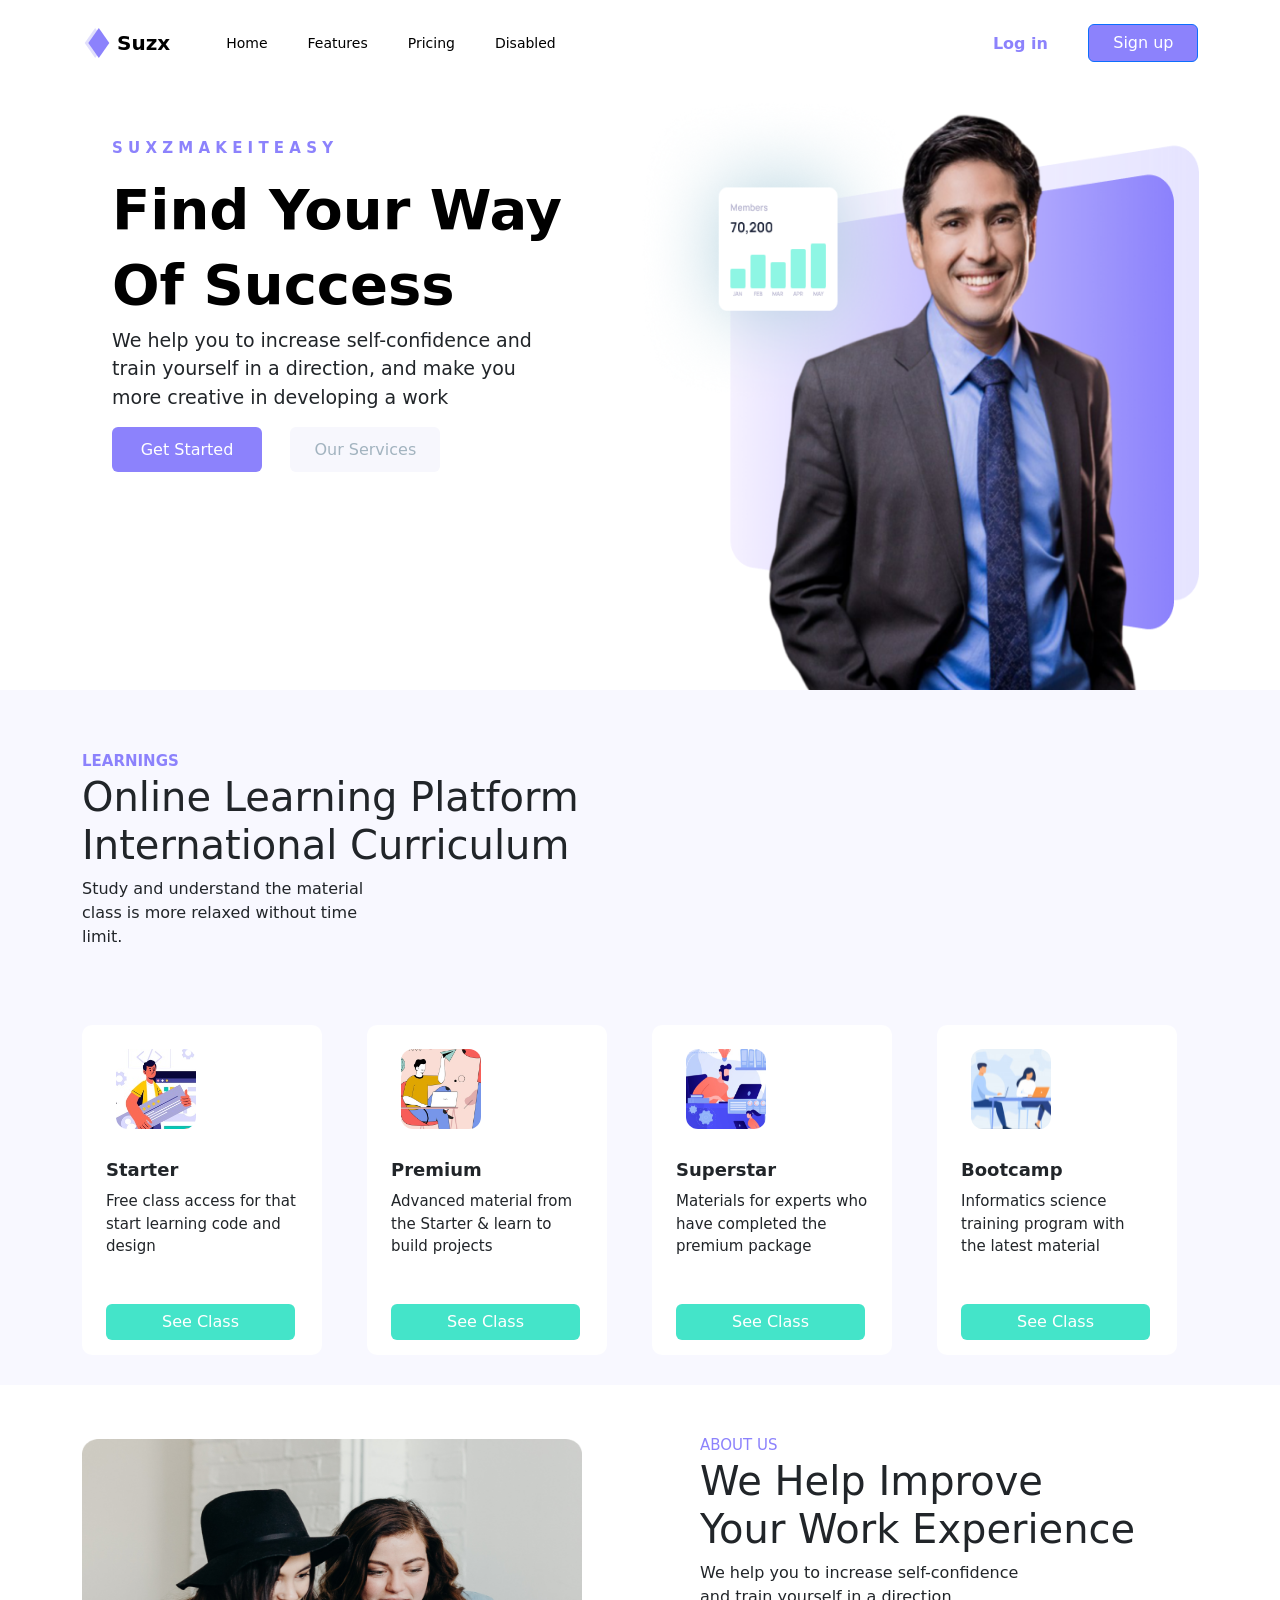
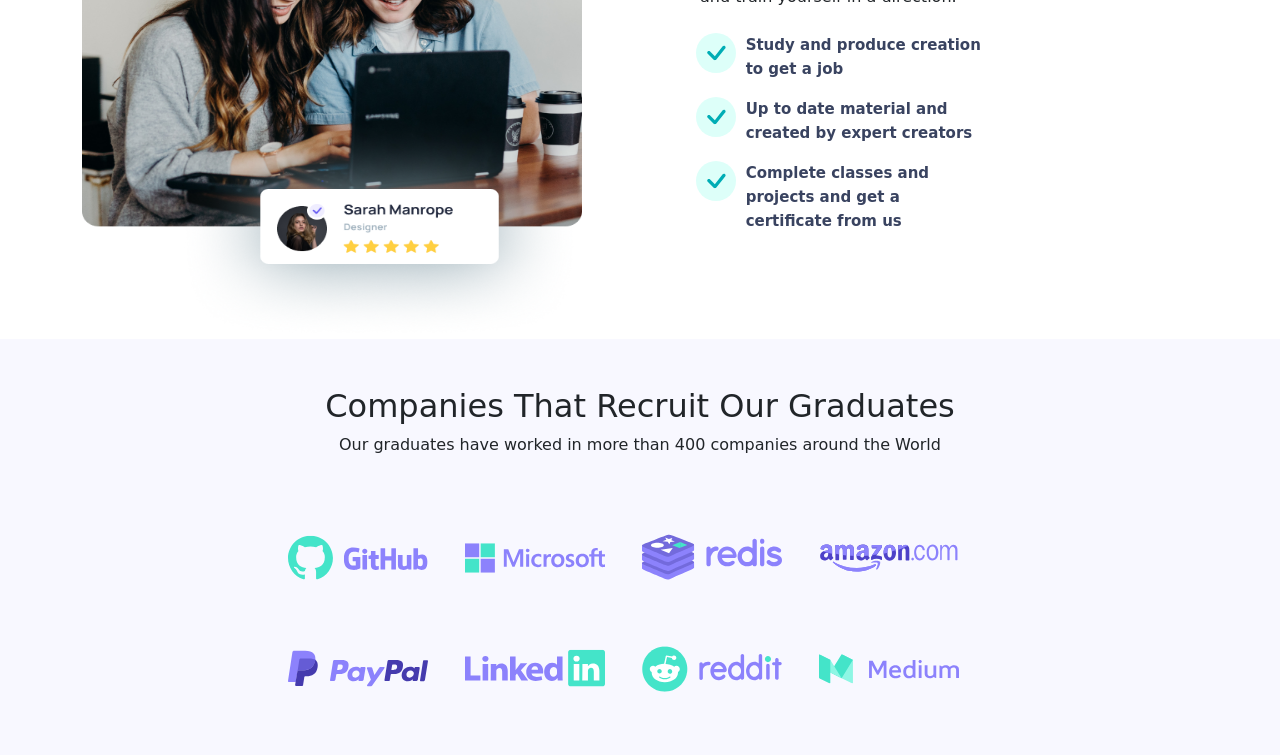
==== index.html @ 74ee0fca "Add files via upload" ====
<!DOCTYPE html>
<html lang="en">
  <head>
    <meta charset="utf-8" />
    <meta name="viewport" content="width=device-width, initial-scale=1" />
    <title>Home</title>
    <link rel="stylesheet" href="./css/index.css" />
    <link rel="preconnect" href="https://fonts.googleapis.com" />
    <link rel="preconnect" href="https://fonts.gstatic.com" crossorigin />
    <link href="https://fonts.googleapis.com/css2?family=Manrope:wght@300;400;600;700&display=swap" rel="stylesheet" />
    <link href="https://cdn.jsdelivr.net/npm/bootstrap@5.2.3/dist/css/bootstrap.min.css" rel="stylesheet" integrity="sha384-rbsA2VBKQhggwzxH7pPCaAqO46MgnOM80zW1RWuH61DGLwZJEdK2Kadq2F9CUG65" crossorigin="anonymous" />
  </head>
  <body>
    <!-- Navbar -->
    <nav class="navbar navbar-expand-lg bg-light mt-3 bg-transparent">
      <div class="container">
        <svg width="30" height="30" viewBox="0 0 41 50" fill="none" xmlns="http://www.w3.org/2000/svg">
          <path d="M35 25L17.5 50L0 25L17.5 0" fill="#E1DFFC" />
          <path d="M41 25L23.5 50L6 25L23.5 0" fill="#8C82FC" />
        </svg>
        <a class="title" href="#">Suzx</a>
        <button class="navbar-toggler" type="button" data-bs-toggle="collapse" data-bs-target="#navbarNavAltMarkup" aria-controls="navbarNavAltMarkup" aria-expanded="false" aria-label="Toggle navigation">
          <span class="navbar-toggler-icon"></span>
        </button>
        <div class="collapse navbar-collapse" id="navbarNavAltMarkup">
          <div class="list-nav navbar-nav ms-4">
            <a class="nav-link active ms-4" aria-current="page" href="#">Home</a>
            <a class="nav-link active ms-4" href="#">Features</a>
            <a class="nav-link active ms-4" href="#">Pricing</a>
            <a class="nav-link active ms-4" href="#">Disabled</a>
          </div>
        </div>
        <div class="row">
          <div class="col-5 mt-2">
            <a class="login me-3" href="">Log in</a>
          </div>
          <div class="col-4">
            <button href="#" class="btn btn-1 btn-primary text-center">Sign up</button>
          </div>
        </div>
      </div>
    </nav>
    <!-- main -->
    <section id="main">
      <div class="container">
        <div class="row">
          <div class="judul-main col-5">
            <p class="Title1">S U X Z M A K E I T E A S Y</p>
            <h1>Find Your Way</h1>
            <h1>Of Success</h1>
            <p class="caption">We help you to increase self-confidence and train yourself in a direction, and make you more creative in developing a work</p>

            <div class="row">
              <div class="col-4">
                <button href="#" class="btn btn-2 text-center">Get Started</button>
              </div>
              <div class="col-6">
                <button href="#" class="btn btn-3 text-center">Our Services</button>
              </div>
            </div>
          </div>
          <div class="col-4 ms-5 mt-4">
            <img class="gambar uk" src="./asset/header_img.png" alt="" />
          </div>
        </div>
      </div>
    </section>

    <!-- platform -->
    <section id="platform">
      <div class="container">
        <div class="row">
          <span class="title-plat">LEARNINGS</span>
          <div class="col-6">
            <h1>Online Learning Platform International Curriculum</h1>
            <div class="col-sm-7">
              <p>Study and understand the material class is more relaxed without time limit.</p>
            </div>
          </div>
        </div>
        <div class="row">
          <div class="col-sm-3">
            <div class="card p-4">
              <div class="row">
                <div class="col-10">
                  <img src="/asset/Mask Group.svg" alt="" />
                </div>
                <div class="col">
                  <h4 class="p- title-card">Starter</h4>
                  <p class="caption-card">
                    Free class access for that start learning code and <br />
                    design
                  </p>
                </div>
                <div class="col-sm-10">
                  <button class="btn-4 text-center">See Class</button>
                </div>
              </div>
            </div>
          </div>
          <div class="col-sm-3">
            <div class="card p-4">
              <div class="row">
                <div class="col">
                  <img src="/asset/1.svg" alt="" />
                </div>
                <div class="col">
                  <h4 class="p- title-card">Premium</h4>
                  <p class="caption-card">
                    Advanced material from the Starter & learn to <br />
                    build projects
                  </p>
                </div>
                <div class="col-sm-10">
                  <button class="btn-4 text-center">See Class</button>
                </div>
              </div>
            </div>
          </div>
          <div class="col-sm-3">
            <div class="card p-4">
              <div class="row">
                <div class="col">
                  <img src="/asset/2.svg" alt="" />
                </div>
                <div class="col">
                  <h4 class="p- title-card">Superstar</h4>
                  <p class="caption-card">Materials for experts who have completed the premium package</p>
                </div>
                <div class="col-sm-10">
                  <button class="btn-4 text-center">See Class</button>
                </div>
              </div>
            </div>
          </div>
          <div class="col-sm-3">
            <div class="card p-4">
              <div class="row">
                <div class="col">
                  <img src="/asset/3.svg" alt="" />
                </div>
                <div class="col">
                  <h4 class="title-card">Bootcamp</h4>
                  <p class="caption-card">Informatics science training program with the latest material</p>
                </div>
                <div class="col-sm-10">
                  <button class="btn-4 text-center">See Class</button>
                </div>
              </div>
            </div>
          </div>
        </div>
      </div>
    </section>

    <!-- about us -->
    <section id="aboutus">
      <div class="container">
        <div class="row mt-4">
          <div class="col-6 me-5">
            <img src="/asset/about_img.png" alt="" />
          </div>
          <div class="col-5 mt-4">
            <span class="title-about">ABOUT US</span>
            <div class="row">
              <div class="col">
                <h1>
                  We Help Improve <br />
                  Your Work Experience
                </h1>
                <p>
                  We help you to increase self-confidence <br />
                  and train yourself in a direction.
                </p>
              </div>
              <div class="col-sm-10 p-2">
                <div class="row">
                  <div class="col-1 me-3">
                    <svg width="40" height="40" viewBox="0 0 50 50" fill="none" xmlns="http://www.w3.org/2000/svg">
                      <circle cx="25" cy="25" r="25" fill="#DDFFF9" />
                      <path
                        fill-rule="evenodd"
                        clip-rule="evenodd"
                        d="M33.399 16.6022C33.7933 16.2178 34.3257 16.0015 34.8809 16C35.4361 15.9985 35.9697 16.2119 36.3662 16.5941C36.7627 16.9763 36.9902 17.4966 36.9997 18.0425C37.0092 18.5883 36.7997 19.1159 36.4167 19.5112L25.1685 33.3359C24.9752 33.5406 24.7419 33.7049 24.4825 33.819C24.2231 33.933 23.943 33.9945 23.6589 33.9996C23.3749 34.0048 23.0926 33.9536 22.8291 33.8491C22.5656 33.7446 22.3263 33.5889 22.1254 33.3913L14.6726 26.0606C14.465 25.8704 14.2984 25.641 14.1829 25.3861C14.0674 25.1312 14.0053 24.8561 14.0003 24.5771C13.9953 24.2981 14.0475 24.0209 14.1538 23.7622C14.2601 23.5035 14.4183 23.2685 14.619 23.0711C14.8196 22.8738 15.0587 22.7183 15.3218 22.6138C15.5849 22.5093 15.8668 22.458 16.1506 22.4629C16.4343 22.4678 16.7141 22.5289 16.9734 22.6424C17.2326 22.756 17.4659 22.9197 17.6594 23.1239L23.5596 28.9225L33.3455 16.6631C33.3629 16.6417 33.3817 16.6213 33.4018 16.6022H33.399Z"
                        fill="#00ADB5"
                      />
                    </svg>
                  </div>
                  <div class="col-8">
                    <span class="caption-about">Study and produce creation to get a job</span>
                  </div>
                </div>
              </div>
              <div class="col-sm-10 p-2">
                <div class="row">
                  <div class="col-1 me-3">
                    <svg width="40" height="40" viewBox="0 0 50 50" fill="none" xmlns="http://www.w3.org/2000/svg">
                      <circle cx="25" cy="25" r="25" fill="#DDFFF9" />
                      <path
                        fill-rule="evenodd"
                        clip-rule="evenodd"
                        d="M33.399 16.6022C33.7933 16.2178 34.3257 16.0015 34.8809 16C35.4361 15.9985 35.9697 16.2119 36.3662 16.5941C36.7627 16.9763 36.9902 17.4966 36.9997 18.0425C37.0092 18.5883 36.7997 19.1159 36.4167 19.5112L25.1685 33.3359C24.9752 33.5406 24.7419 33.7049 24.4825 33.819C24.2231 33.933 23.943 33.9945 23.6589 33.9996C23.3749 34.0048 23.0926 33.9536 22.8291 33.8491C22.5656 33.7446 22.3263 33.5889 22.1254 33.3913L14.6726 26.0606C14.465 25.8704 14.2984 25.641 14.1829 25.3861C14.0674 25.1312 14.0053 24.8561 14.0003 24.5771C13.9953 24.2981 14.0475 24.0209 14.1538 23.7622C14.2601 23.5035 14.4183 23.2685 14.619 23.0711C14.8196 22.8738 15.0587 22.7183 15.3218 22.6138C15.5849 22.5093 15.8668 22.458 16.1506 22.4629C16.4343 22.4678 16.7141 22.5289 16.9734 22.6424C17.2326 22.756 17.4659 22.9197 17.6594 23.1239L23.5596 28.9225L33.3455 16.6631C33.3629 16.6417 33.3817 16.6213 33.4018 16.6022H33.399Z"
                        fill="#00ADB5"
                      />
                    </svg>
                  </div>
                  <div class="col-8">
                    <span class="caption-about">Up to date material and created by expert creators</span>
                  </div>
                </div>
              </div>
              <div class="col-sm-10 p-2">
                <div class="row">
                  <div class="col-1 me-3">
                    <svg width="40" height="40" viewBox="0 0 50 50" fill="none" xmlns="http://www.w3.org/2000/svg">
                      <circle cx="25" cy="25" r="25" fill="#DDFFF9" />
                      <path
                        fill-rule="evenodd"
                        clip-rule="evenodd"
                        d="M33.399 16.6022C33.7933 16.2178 34.3257 16.0015 34.8809 16C35.4361 15.9985 35.9697 16.2119 36.3662 16.5941C36.7627 16.9763 36.9902 17.4966 36.9997 18.0425C37.0092 18.5883 36.7997 19.1159 36.4167 19.5112L25.1685 33.3359C24.9752 33.5406 24.7419 33.7049 24.4825 33.819C24.2231 33.933 23.943 33.9945 23.6589 33.9996C23.3749 34.0048 23.0926 33.9536 22.8291 33.8491C22.5656 33.7446 22.3263 33.5889 22.1254 33.3913L14.6726 26.0606C14.465 25.8704 14.2984 25.641 14.1829 25.3861C14.0674 25.1312 14.0053 24.8561 14.0003 24.5771C13.9953 24.2981 14.0475 24.0209 14.1538 23.7622C14.2601 23.5035 14.4183 23.2685 14.619 23.0711C14.8196 22.8738 15.0587 22.7183 15.3218 22.6138C15.5849 22.5093 15.8668 22.458 16.1506 22.4629C16.4343 22.4678 16.7141 22.5289 16.9734 22.6424C17.2326 22.756 17.4659 22.9197 17.6594 23.1239L23.5596 28.9225L33.3455 16.6631C33.3629 16.6417 33.3817 16.6213 33.4018 16.6022H33.399Z"
                        fill="#00ADB5"
                      />
                    </svg>
                  </div>
                  <div class="col-8">
                    <span class="caption-about">Complete classes and projects and get a certificate from us</span>
                  </div>
                </div>
              </div>
            </div>
          </div>
        </div>
      </div>
    </section>

    <section id="comp">
      <div class="container-fluid">
        <div class="container ">
          <div class="row ">
            <div class="col-12 mt-5">
              <h2 class="text-center">Companies That Recruit Our Graduates</h2>
              <p class="text-center">Our graduates have worked in more than 400 companies around the World</p>
            </div>
            <div class="col-8 offset-1 p-auto  gambars">
              <svg class="me-3 ms-3" width="140" height="54" viewBox="0 0 170 54" fill="none" xmlns="http://www.w3.org/2000/svg">
                <g clip-path="url(#clip0_109_579)">
                  <path
                    d="M27.3033 0C12.2266 0 1.57576e-05 12.1365 1.57576e-05 27.108C-0.00614401 32.79 1.79377 38.3302 5.14538 42.9456C8.49699 47.5611 13.2308 51.0184 18.6778 52.8289C20.0431 53.0786 20.5414 52.2416 20.5414 51.5227C20.5414 50.8781 20.5176 49.1737 20.5039 46.9125C12.9092 48.5494 11.305 43.2776 11.305 43.2776C10.0659 40.1456 8.27393 39.312 8.27393 39.312C5.79244 37.6312 8.45825 37.665 8.45825 37.665C11.1992 37.8574 12.6396 40.4595 12.6396 40.4595C15.0767 44.6006 19.0328 43.4059 20.5892 42.7106C20.835 40.959 21.5416 39.7642 22.3232 39.0859C16.2611 38.4007 9.88502 36.0754 9.88502 25.6905C9.88502 22.7306 10.95 20.3107 12.6976 18.414C12.4143 17.7289 11.479 14.9715 12.9638 11.2421C12.9638 11.2421 15.2576 10.5131 20.4732 14.0197C22.7012 13.4177 25.0003 13.1113 27.3101 13.1085C29.6199 13.113 31.919 13.4206 34.147 14.0231C39.3591 10.5165 41.6495 11.2455 41.6495 11.2455C43.1377 14.9782 42.2024 17.7322 41.9226 18.4174C43.6736 20.3141 44.7283 22.734 44.7283 25.6939C44.7283 36.1057 38.3454 38.3974 32.2628 39.069C33.2425 39.906 34.1163 41.5597 34.1163 44.0876C34.1163 47.7124 34.0821 50.6351 34.0821 51.5227C34.0821 52.2484 34.5737 53.0921 35.9595 52.8255C41.4011 51.0107 46.1291 47.5521 49.476 42.9378C52.823 38.3234 54.6199 32.7864 54.6133 27.108C54.6133 12.1365 42.3868 0 27.3033 0Z"
                    fill="#44E4C9"
                  />
                </g>
                <g clip-path="url(#clip1_109_579)">
                  <path
                    fill-rule="evenodd"
                    clip-rule="evenodd"
                    d="M109.915 36.8187H109.869C109.89 36.8187 109.903 36.8411 109.924 36.8434H109.938L109.915 36.8209V36.8187ZM109.924 36.8434C109.713 36.8456 109.182 36.9556 108.621 36.9556C106.85 36.9556 106.238 36.1476 106.238 35.0927V28.0654H109.847C110.051 28.0654 110.21 27.8858 110.21 27.6389V23.8234C110.21 23.6214 110.028 23.4418 109.847 23.4418H106.238V18.706C106.238 18.5265 106.124 18.4143 105.92 18.4143H101.017C100.812 18.4143 100.699 18.5265 100.699 18.706V23.5765C100.699 23.5765 98.2247 24.1825 98.0658 24.2049C97.8842 24.2498 97.7707 24.4069 97.7707 24.5865V27.6389C97.7707 27.8858 97.9523 28.0654 98.1566 28.0654H100.676V35.4271C100.676 40.9036 104.535 41.4647 107.168 41.4647C108.371 41.4647 109.824 41.0831 110.051 40.9709C110.187 40.926 110.255 40.7689 110.255 40.6118V37.2451C110.258 37.1497 110.227 37.0563 110.166 36.9821C110.105 36.9079 110.019 36.8578 109.924 36.8411V36.8434ZM163.712 31.9056C163.712 27.8432 162.055 27.3045 160.307 27.4841C158.945 27.5738 157.856 28.2472 157.856 28.2472V36.1476C157.856 36.1476 158.968 36.9107 160.625 36.9556C162.963 37.0229 163.712 36.1925 163.712 31.9056ZM169.228 31.5465C169.228 39.2449 166.709 41.4445 162.305 41.4445C158.582 41.4445 156.585 39.5816 156.585 39.5816C156.585 39.5816 156.494 40.6141 156.38 40.7487C156.312 40.8834 156.199 40.9283 156.063 40.9283H152.703C152.476 40.9283 152.272 40.7487 152.272 40.5467L152.317 15.6109C152.317 15.4089 152.499 15.2294 152.703 15.2294H157.538C157.742 15.2294 157.924 15.4089 157.924 15.6109V24.0725C157.924 24.0725 159.785 22.8829 162.509 22.8829L162.487 22.8381C165.21 22.8381 169.228 23.8481 169.228 31.5465ZM149.434 23.4441H144.668C144.418 23.4441 144.282 23.6236 144.282 23.8705V36.0803C144.282 36.0803 143.033 36.9556 141.331 36.9556C139.628 36.9556 139.129 36.1925 139.129 34.5092V23.8458C139.129 23.6438 138.947 23.4643 138.743 23.4643H133.885C133.681 23.4643 133.499 23.6438 133.499 23.8458V35.3149C133.499 40.2527 136.291 41.4871 140.128 41.4871C143.283 41.4871 145.848 39.7589 145.848 39.7589C145.848 39.7589 145.961 40.6343 146.03 40.7689C146.075 40.8811 146.234 40.9709 146.393 40.9709H149.434C149.684 40.9709 149.82 40.7914 149.82 40.5894L149.866 23.8234C149.866 23.6214 149.684 23.4418 149.434 23.4418V23.4441ZM95.6369 23.4216H90.802C90.5977 23.4216 90.4161 23.6236 90.4161 23.8705V40.3447C90.4161 40.7936 90.7112 40.9507 91.0971 40.9507H95.4553C95.9093 40.9507 96.0228 40.7487 96.0228 40.3447V23.8009C96.0228 23.5989 95.8412 23.4194 95.6369 23.4194V23.4216ZM93.2535 15.8354C91.5056 15.8354 90.121 17.2045 90.121 18.9327C90.121 20.6609 91.5056 22.0301 93.2535 22.0301C94.9559 22.0301 96.3406 20.6609 96.3406 18.9327C96.3406 17.2045 94.9559 15.8354 93.2535 15.8354ZM130.685 15.2743H125.895C125.691 15.2743 125.509 15.4538 125.509 15.6558V24.8356H117.996V15.6536C117.996 15.4516 117.814 15.272 117.61 15.272H112.775C112.571 15.272 112.389 15.4516 112.389 15.6536V40.5894C112.389 40.7914 112.593 40.9709 112.775 40.9709H117.61C117.814 40.9709 117.996 40.7914 117.996 40.5894V29.9283H125.509L125.464 40.5894C125.464 40.7914 125.645 40.9709 125.85 40.9709H130.685C130.889 40.9709 131.071 40.7914 131.071 40.5894V15.6536C131.071 15.4516 130.889 15.272 130.685 15.272V15.2743ZM87.851 26.3147V39.1978C87.851 39.2876 87.8283 39.4447 87.7148 39.4896C87.7148 39.4896 84.8774 41.4871 80.2014 41.4871C74.5492 41.4871 67.8529 39.7365 67.8529 28.2C67.8529 16.6636 73.7093 14.2845 79.4296 14.3069C84.378 14.3069 86.3756 15.4067 86.6934 15.6087C86.7842 15.7209 86.8296 15.8107 86.8296 15.9229L85.8762 19.918C85.8762 20.12 85.6719 20.3669 85.4222 20.2996C84.605 20.0527 83.3793 19.5589 80.4965 19.5589C77.1596 19.5589 73.5731 20.5016 73.5731 27.9307C73.5731 35.3598 76.978 36.2351 79.4296 36.2351C81.5179 36.2351 82.267 35.9883 82.267 35.9883V30.826H78.9302C78.6805 30.826 78.4989 30.6465 78.4989 30.4445V26.3147C78.4989 26.1127 78.6805 25.9331 78.9302 25.9331H87.4198C87.6694 25.9331 87.851 26.1127 87.851 26.3147Z"
                    fill="#8C82FC"
                  />
                </g>
                <defs>
                  <clipPath id="clip0_109_579">
                    <rect width="54.6133" height="54" fill="white" />
                  </clipPath>
                  <clipPath id="clip1_109_579">
                    <rect width="102.147" height="35.9111" fill="white" transform="translate(67.8529 9.81812)" />
                  </clipPath>
                </defs>
              </svg>
              <svg class="me-3 ms-3" width="140" height="40" viewBox="0 0 190 40" fill="none" xmlns="http://www.w3.org/2000/svg">
                <g clip-path="url(#clip0_109_573)">
                  <path
                    d="M190 18.0962V14.8028H185.85V9.68289L185.711 9.72528L181.813 10.9006L181.736 10.9236V14.803H175.585V12.6418C175.585 11.6355 175.813 10.8655 176.263 10.3519C176.71 9.84448 177.349 9.58652 178.164 9.58652C178.75 9.58652 179.357 9.72257 179.967 9.99085L180.121 10.0582V6.58989L180.048 6.56381C179.479 6.362 178.704 6.26038 177.744 6.26038C176.534 6.26038 175.434 6.51997 174.475 7.03444C173.515 7.54964 172.76 8.28512 172.232 9.22023C171.705 10.1543 171.437 11.233 171.437 12.4268V14.8028H168.548V18.0962H171.437V31.9705H175.585V18.0962H181.736V26.913C181.736 30.5443 183.474 32.3844 186.902 32.3844C187.465 32.3844 188.057 32.3194 188.663 32.192C189.279 32.0612 189.698 31.9306 189.945 31.7911L190 31.7592V28.4355L189.831 28.5454C189.606 28.6932 189.326 28.8141 188.997 28.9039C188.667 28.9954 188.391 29.0412 188.178 29.0412C187.375 29.0412 186.781 28.828 186.412 28.4072C186.04 27.9826 185.851 27.24 185.851 26.2013V18.0962H190ZM159.285 29.0418C157.78 29.0418 156.593 28.5498 155.756 27.5806C154.915 26.6065 154.488 25.2178 154.488 23.4534C154.488 21.633 154.915 20.2082 155.757 19.217C156.594 18.2322 157.769 17.7324 159.251 17.7324C160.69 17.7324 161.835 18.2098 162.655 19.1519C163.479 20.099 163.897 21.5123 163.897 23.3539C163.897 25.2182 163.504 26.6502 162.728 27.6081C161.958 28.5588 160.8 29.0418 159.285 29.0418ZM159.47 14.3892C156.597 14.3892 154.316 15.2187 152.69 16.8547C151.064 18.4909 150.24 20.7551 150.24 23.5851C150.24 26.273 151.044 28.4351 152.631 30.0102C154.218 31.5859 156.378 32.384 159.05 32.384C161.834 32.384 164.07 31.5429 165.696 29.8843C167.321 28.2275 168.145 25.9846 168.145 23.2208C168.145 20.4908 167.372 18.3126 165.847 16.748C164.321 15.1827 162.175 14.3892 159.47 14.3892ZM143.552 14.3892C141.599 14.3892 139.983 14.8818 138.748 15.853C137.506 16.8299 136.876 18.1112 136.876 19.6617C136.876 20.4676 137.012 21.1836 137.279 21.7908C137.549 22.4 137.965 22.9364 138.519 23.3866C139.068 23.8331 139.916 24.3008 141.04 24.7767C141.985 25.1599 142.689 25.4839 143.137 25.7394C143.574 25.9897 143.885 26.2413 144.06 26.4864C144.23 26.7263 144.317 27.0545 144.317 27.4596C144.317 28.613 143.44 29.1742 141.637 29.1742C140.968 29.1742 140.205 29.0365 139.37 28.7652C138.54 28.4979 137.757 28.1065 137.048 27.6047L136.875 27.483V31.4189L136.939 31.4478C137.525 31.7149 138.265 31.94 139.138 32.1172C140.008 32.2946 140.799 32.3848 141.486 32.3848C143.606 32.3848 145.313 31.8899 146.559 30.9129C147.813 29.9292 148.448 28.6177 148.448 27.0136C148.448 25.8564 148.106 24.864 147.432 24.0637C146.762 23.2699 145.6 22.5411 143.979 21.8969C142.688 21.3861 141.861 20.962 141.519 20.6365C141.19 20.322 141.023 19.8773 141.023 19.3141C141.023 18.8148 141.23 18.4148 141.653 18.0909C142.079 17.7654 142.673 17.5998 143.418 17.5998C144.109 17.5998 144.816 17.7074 145.519 17.9183C146.222 18.1291 146.839 18.4116 147.354 18.757L147.524 18.8711V15.1376L147.459 15.11C146.984 14.9091 146.357 14.7372 145.595 14.5977C144.838 14.4592 144.15 14.3892 143.552 14.3892ZM126.063 29.0418C124.558 29.0418 123.37 28.5498 122.534 27.5806C121.692 26.6065 121.267 25.2182 121.267 23.4534C121.267 21.633 121.693 20.2082 122.535 19.217C123.371 18.2322 124.547 17.7324 126.03 17.7324C127.467 17.7324 128.612 18.2098 129.432 19.1519C130.257 20.099 130.675 21.5123 130.675 23.3539C130.675 25.2182 130.281 26.6502 129.506 27.6081C128.735 28.5588 127.578 29.0418 126.063 29.0418ZM126.248 14.3892C123.375 14.3892 121.093 15.2187 119.468 16.8547C117.842 18.4909 117.017 20.7551 117.017 23.5851C117.017 26.2741 117.822 28.4351 119.409 30.0102C120.996 31.5859 123.156 32.384 125.828 32.384C128.611 32.384 130.848 31.5429 132.474 29.8843C134.099 28.2275 134.923 25.9846 134.923 23.2208C134.923 20.4908 134.15 18.3126 132.625 16.748C131.098 15.1827 128.953 14.3892 126.248 14.3892ZM110.721 17.7759V14.8028H106.624V31.9701H110.721V23.1884C110.721 21.6951 111.065 20.4684 111.743 19.5418C112.412 18.6262 113.304 18.1623 114.392 18.1623C114.761 18.1623 115.176 18.2222 115.624 18.3409C116.068 18.4588 116.39 18.5869 116.58 18.7217L116.752 18.8447V14.7735L116.686 14.7454C116.304 14.5856 115.764 14.505 115.081 14.505C114.052 14.505 113.13 14.8311 112.341 15.4731C111.648 16.0374 111.148 16.8111 110.765 17.7759H110.721ZM99.2866 14.3892C97.4069 14.3892 95.7304 14.7865 94.3043 15.5696C92.8752 16.3546 91.7701 17.4752 91.0182 18.9001C90.2695 20.3216 89.8895 21.9821 89.8895 23.8338C89.8895 25.4559 90.258 26.9444 90.9864 28.2563C91.7151 29.5704 92.7466 30.5984 94.0523 31.3114C95.3561 32.0235 96.8631 32.3846 98.5316 32.3846C100.479 32.3846 102.141 32.0009 103.474 31.2442L103.528 31.2138V27.5141L103.356 27.638C102.752 28.0715 102.077 28.4175 101.351 28.6668C100.627 28.9159 99.9669 29.0418 99.3879 29.0418C97.7802 29.0418 96.4896 28.546 95.5528 27.5685C94.614 26.5897 94.1379 25.2153 94.1379 23.4858C94.1379 21.7455 94.6344 20.3358 95.6127 19.2956C96.5881 18.2585 97.8811 17.7324 99.4556 17.7324C100.802 17.7324 102.115 18.1819 103.356 19.0695L103.528 19.1925V15.2943L103.472 15.2635C103.005 15.0057 102.368 14.7928 101.577 14.6314C100.789 14.4704 100.019 14.3892 99.2866 14.3892ZM87.0676 14.803H82.9704V31.9701H87.0676V14.803ZM85.0609 7.48968C84.3866 7.48968 83.7984 7.71594 83.3152 8.16429C82.83 8.61391 82.5839 9.18001 82.5839 9.8481C82.5839 10.5057 82.827 11.0615 83.3077 11.4991C83.7852 11.9355 84.3752 12.1567 85.0611 12.1567C85.7468 12.1567 86.339 11.9355 86.8222 11.4999C87.3086 11.0615 87.5552 10.5059 87.5552 9.8481C87.5552 9.20338 87.3152 8.64308 86.8423 8.18241C86.3697 7.72264 85.7702 7.48968 85.0609 7.48968ZM74.8381 13.5364V31.9701H79.0195V8.0152H73.2323L65.8763 25.8082L58.7378 8.0152H52.715V31.9699H56.6444V13.5346H56.7793L64.3174 31.9701H67.2827L74.7032 13.5364H74.8381Z"
                    fill="#8C82FC"
                  />
                  <path d="M19.2745 19.0084H-3.05176e-05V0.0112305H19.2745V19.0084Z" fill="#8C82FC" />
                  <path d="M40.5556 19.0075H21.2816V0.010376H40.5556V19.0075Z" fill="#44E4C9" />
                  <path d="M19.2739 39.9897H-3.05176e-05V20.9928H19.2739V39.9897Z" fill="#44E4C9" />
                  <path d="M40.5556 39.9897H21.2816V20.9928H40.5556V39.9897Z" fill="#8C82FC" />
                </g>
                <defs>
                  <clipPath id="clip0_109_573">
                    <rect width="190" height="40" fill="white" />
                  </clipPath>
                </defs>
              </svg>
              <svg class="me-3 ms-3" width="140" height="55" viewBox="0 0 170 55" fill="none" xmlns="http://www.w3.org/2000/svg">
                <path
                  d="M93.0432 16.7848C93.0432 18.13 91.9382 19.3306 90.4971 19.3306C89.392 19.3306 88.4316 19.619 87.6149 20.2435C86.7024 20.8204 85.9817 21.6366 85.4056 22.5491C84.2525 24.0865 83.6768 25.9115 83.4363 26.5836V35.7103C83.4363 37.1034 82.2357 38.2564 80.7946 38.2564C79.4015 38.2564 78.2488 37.1034 78.2488 35.7103V16.7848C78.2488 15.3917 79.4015 14.287 80.7946 14.287C82.2357 14.287 83.4363 15.3921 83.4363 16.7848V17.1212C83.7243 16.7848 84.1087 16.4009 84.4451 16.1604C86.0304 15.104 88.0955 14.239 90.4971 14.287C91.9382 14.287 93.0432 15.3921 93.0432 16.7848ZM91.6345 26.2483C91.6828 19.7157 96.7744 14.2398 103.355 14.2398C109.599 14.2398 114.546 18.8991 114.931 25.3834V25.6235C114.931 25.7197 114.931 25.9595 114.883 26.0558C114.739 27.2088 113.73 27.9774 112.385 27.9774H97.1104C97.3505 29.0825 97.8787 30.3311 98.7436 31.1477C99.7524 32.3007 101.674 33.1645 103.355 33.3087C105.084 33.4526 107.149 33.0207 108.35 32.1081C109.359 31.051 111.328 31.1956 111.953 31.9636C112.577 32.6367 113.057 34.0778 111.953 35.0858C109.599 37.2469 106.765 38.2561 103.354 38.2561C96.7744 38.2089 91.6828 32.7809 91.6345 26.2483ZM96.8703 23.8947H110.464C109.983 21.9734 107.534 19.1395 103.355 18.8032C99.2722 18.995 97.2546 21.9254 96.8703 23.8947ZM139.402 35.6635C139.402 37.0566 138.249 38.2576 136.808 38.2576C135.511 38.2576 134.502 37.345 134.262 36.192C132.437 37.4406 130.131 38.2576 127.729 38.2576C121.245 38.2576 116.057 32.7817 116.057 26.297C116.057 19.716 121.245 14.2402 127.729 14.2402C130.083 14.2402 132.388 15.0085 134.166 16.2574V7.2273C134.166 5.83417 135.319 4.63321 136.807 4.63321C138.248 4.63321 139.401 5.83417 139.401 7.2273V35.6635H139.402ZM127.73 19.4759C126 19.4759 124.415 20.1963 123.215 21.4452C122.014 22.6462 121.293 24.3749 121.293 26.2966C121.293 28.1217 122.014 29.8508 123.215 31.0518C124.415 32.3011 126 33.0214 127.73 33.0214C129.507 33.0214 131.044 32.3011 132.245 31.0518C133.445 29.8512 134.166 28.1217 134.166 26.2966C134.166 24.3749 133.446 22.6462 132.245 21.4452C131.044 20.1963 129.507 19.4759 127.73 19.4759ZM148.542 8.23572C148.542 9.6768 147.437 10.8774 145.948 10.8774C144.507 10.8774 143.354 9.6768 143.354 8.23572V7.22693C143.353 6.8859 143.419 6.54796 143.548 6.23261C143.678 5.91726 143.869 5.63074 144.11 5.38958C144.352 5.14842 144.638 4.95739 144.953 4.8275C145.269 4.69762 145.607 4.63146 145.948 4.63283C147.437 4.63283 148.542 5.78585 148.542 7.22693V8.23572ZM148.542 16.9298V35.6631C148.542 37.1042 147.437 38.2572 145.948 38.2572C145.607 38.2586 145.269 38.1924 144.953 38.0625C144.638 37.9326 144.352 37.7416 144.11 37.5004C143.869 37.2593 143.678 36.9727 143.548 36.6574C143.419 36.3421 143.353 36.0041 143.354 35.6631V16.9298C143.354 15.3928 144.507 14.2877 145.948 14.2877C147.437 14.2877 148.542 15.3928 148.542 16.9298ZM151.842 31.3852C152.707 30.2329 154.389 30.0887 155.445 31.0012C156.694 32.0583 158.856 33.1623 160.729 33.1147C162.026 33.1147 163.227 32.6828 163.995 32.2022C164.668 31.6257 164.859 31.1458 164.859 30.7611C164.859 30.521 164.811 30.4251 164.716 30.2805C164.667 30.1367 164.475 29.9445 164.091 29.7047C163.418 29.2241 161.977 28.6956 160.248 28.3596H160.2C158.711 28.0715 157.27 27.6872 156.021 27.1103C154.724 26.4862 153.571 25.6216 152.707 24.3248C152.178 23.4602 151.89 22.4034 151.89 21.2987C151.89 19.089 153.139 17.2156 154.724 16.0147C156.405 14.862 158.423 14.2376 160.633 14.2376C163.947 14.2376 166.3 15.8229 167.838 16.8792C168.991 17.6479 169.327 19.2332 168.606 20.4334C167.838 21.5864 166.253 21.9228 165.052 21.1062C163.515 20.0978 162.17 19.3287 160.633 19.3287C159.432 19.3287 158.375 19.7131 157.751 20.1933C157.126 20.626 156.982 21.0583 156.982 21.2984C156.982 21.4902 156.982 21.5385 157.078 21.6823C157.127 21.7782 157.27 21.9704 157.607 22.1626C158.232 22.5949 159.48 23.0271 161.113 23.3156L161.161 23.3639H161.21C162.795 23.6516 164.284 24.0843 165.677 24.7567C166.974 25.3332 168.271 26.2457 169.087 27.5905C169.664 28.551 170 29.656 170 30.7607C170 33.1143 168.703 35.084 166.974 36.3325C165.244 37.5331 163.083 38.2542 160.729 38.2542C156.983 38.2063 154.101 36.4771 152.179 34.9401C151.122 34.0756 150.978 32.4419 151.842 31.3852Z"
                  fill="#8C82FC"
                />
                <path
                  d="M60.7537 41.7893C57.3794 43.5482 39.8991 50.7354 36.1776 52.6753C32.4561 54.6159 30.3888 54.597 27.449 53.1916C24.5092 51.7862 5.90711 44.2722 2.55623 42.6706C0.881351 41.8699 0.000793457 41.1946 0.000793457 40.5564V34.165C0.000793457 34.165 24.2182 28.8928 28.1281 27.4904C32.0376 26.0876 33.3939 26.037 36.721 27.2558C40.0485 28.4746 59.9426 32.0641 63.231 33.2684L63.2296 39.5691C63.2299 40.201 62.4713 40.8942 60.7537 41.7893Z"
                  fill="#8C82FC"
                />
                <path
                  d="M60.7537 35.3959C57.3794 37.1541 39.8991 44.342 36.1776 46.2819C32.4561 48.2226 30.3888 48.2036 27.449 46.7982C24.5088 45.3936 5.90711 37.8782 2.55623 36.2772C-0.794642 34.6756 -0.864896 33.5731 2.42688 32.2844C5.71828 30.995 24.2182 23.7368 28.1284 22.334C32.038 20.932 33.3943 20.8807 36.7214 22.0999C40.0489 23.3187 57.4247 30.2349 60.7128 31.4392C64.0016 32.6446 64.1279 33.6371 60.7537 35.3959Z"
                  fill="#736ADC"
                />
                <path
                  d="M60.7537 31.3665C57.3794 33.1254 39.8991 40.3126 36.1776 42.2533C32.4561 44.1932 30.3888 44.1742 27.449 42.7688C24.5088 41.3642 5.90711 33.8495 2.55623 32.2479C0.881351 31.4472 0.000793457 30.7726 0.000793457 30.1344V23.7422C0.000793457 23.7422 24.2182 18.4704 28.1281 17.0676C32.0376 15.6652 33.3939 15.6143 36.721 16.8331C40.0485 18.0519 59.9426 21.6407 63.231 22.8453L63.2296 29.1468C63.2299 29.7783 62.4713 30.4715 60.7537 31.3665Z"
                  fill="#8C82FC"
                />
                <path
                  d="M60.7537 24.9733C57.3794 26.7322 39.8991 33.9193 36.1776 35.86C32.4561 37.7999 30.3888 37.7809 27.449 36.3755C24.5088 34.9709 5.90711 27.4559 2.55623 25.8546C-0.794642 24.2533 -0.864896 23.1508 2.42688 21.8614C5.71828 20.5727 24.2182 13.3142 28.1284 11.9117C32.038 10.5093 33.3943 10.4584 36.7214 11.6772C40.0489 12.896 57.4247 19.8119 60.7128 21.0165C64.0016 22.2216 64.1279 23.2144 60.7537 24.9733Z"
                  fill="#736ADC"
                />
                <path
                  d="M60.7537 20.5577C57.3794 22.3166 39.8991 29.5042 36.1776 31.4448C32.4561 33.3847 30.3888 33.3657 27.449 31.9603C24.5088 30.5557 5.90711 23.0407 2.55623 21.4394C0.881351 20.6387 0.000793457 19.9637 0.000793457 19.3259V12.9338C0.000793457 12.9338 24.2182 7.66195 28.1281 6.25953C32.0376 4.85673 33.3939 4.80618 36.721 6.02499C40.0485 7.24379 59.9426 10.8326 63.231 12.0372L63.2296 18.3383C63.2299 18.9694 62.4713 19.6627 60.7537 20.5577Z"
                  fill="#8C82FC"
                />
                <path
                  d="M60.7537 14.1644C57.3794 15.9233 39.8991 23.1108 36.1776 25.0511C32.4561 26.991 30.3888 26.9721 27.449 25.567C24.5092 24.162 5.90711 16.6473 2.55623 15.0461C-0.794642 13.4448 -0.864896 12.3419 2.42688 11.0529C5.71828 9.76383 24.2182 2.50602 28.1284 1.10322C32.038 -0.299573 33.3943 -0.35012 36.7214 0.869056C40.0489 2.08786 57.4247 9.00371 60.7128 10.2084C64.0016 11.4127 64.1279 12.4059 60.7537 14.1644Z"
                  fill="#736ADC"
                />
                <path
                  d="M39.9012 8.00905L34.4223 8.57775L33.1957 11.529L31.2146 8.23579L24.8883 7.66709L29.6089 5.96472L28.1927 3.35168L32.6122 5.08008L36.7789 3.71595L35.6527 6.41819L39.9012 8.00905ZM32.8686 22.3268L22.6432 18.0858L37.2956 15.837L32.8686 22.3268Z"
                  fill="white"
                />
                <path
                  d="M18.6921 15.7205C23.0172 15.7205 26.5234 14.3614 26.5234 12.6848C26.5234 11.0083 23.0172 9.64917 18.6921 9.64917C14.367 9.64917 10.8608 11.0083 10.8608 12.6848C10.8608 14.3614 14.367 15.7205 18.6921 15.7205Z"
                  fill="white"
                />
                <path d="M46.3762 8.81567L55.0479 12.2427L46.3837 15.6661L46.3762 8.81567Z" fill="#44E4C9" />
                <path d="M36.7827 12.6107L46.3762 8.81567L46.3837 15.6661L45.4433 16.034L36.7827 12.6107Z" fill="#44E4C9" />
              </svg>
              <svg class="me-3 ms-3" width="140" height="170" viewBox="0 0 170 170" fill="none" xmlns="http://www.w3.org/2000/svg">
                <path
                  fill-rule="evenodd"
                  clip-rule="evenodd"
                  d="M68.7968 94.2968C62.4218 99.078 53.3906 101.469 45.4218 101.469C34.2656 101.469 24.4375 97.4843 17 90.578C16.4687 90.0468 17 89.2499 17.5312 89.7812C25.7656 94.5624 35.5937 97.2187 45.9531 97.2187C52.8593 97.2187 60.5625 95.8905 67.7343 92.703C68.7968 92.1718 69.5937 93.4999 68.7968 94.2968Z"
                  fill="#8C82FC"
                />
                <path
                  fill-rule="evenodd"
                  clip-rule="evenodd"
                  d="M68.7968 94.2968C62.4218 99.078 53.3906 101.469 45.4218 101.469C34.2656 101.469 24.4375 97.4843 17 90.578C16.4687 90.0468 17 89.2499 17.5312 89.7812C25.7656 94.5624 35.5937 97.2187 45.9531 97.2187C52.8593 97.2187 60.5625 95.8905 67.7343 92.703C68.7968 92.1718 69.5937 93.4999 68.7968 94.2968Z"
                  fill="#8C82FC"
                />
                <path
                  fill-rule="evenodd"
                  clip-rule="evenodd"
                  d="M68.7969 92.7032C62.4219 97.2188 53.3907 99.6094 45.6875 99.6094C35.3282 99.6094 26.0313 95.8907 18.8594 90.0469C18.5938 89.7813 18.0625 89.7813 17.7969 89.5157C17 88.9844 16.4688 89.7813 17.2657 90.3125C24.7032 97.2188 34.7969 101.203 45.6875 101.203C53.6563 101.203 62.6875 98.8125 69.0625 94.0313C69.3282 93.7657 69.3282 92.9688 68.7969 92.7032Z"
                  fill="#8C82FC"
                />
                <path
                  fill-rule="evenodd"
                  clip-rule="evenodd"
                  d="M71.1874 91.1094C70.3905 90.0469 65.8749 90.5781 63.7499 90.8437C63.2187 90.8437 62.953 90.3125 63.4843 90.0469C67.203 87.3906 73.0468 88.1875 73.578 88.9844C74.3749 89.7812 73.3124 95.8906 70.1249 98.5469C69.5937 99.0781 69.0624 98.8125 69.328 98.2812C70.3905 96.4219 71.9843 92.1719 71.1874 91.1094Z"
                  fill="#8C82FC"
                />
                <path fill-rule="evenodd" clip-rule="evenodd" d="M74.1093 89.25C74.9062 90.0469 73.8437 96.1563 70.6562 98.8125C70.125 99.3438 69.5937 99.0781 69.8593 98.5469C70.6562 96.6875 72.25 92.4375 71.4531 91.375" fill="#8C82FC" />
                <path
                  fill-rule="evenodd"
                  clip-rule="evenodd"
                  d="M64.0156 72.25V69.8594C64.0156 69.5937 64.2812 69.3281 64.5469 69.3281H75.7031C75.9688 69.3281 76.2344 69.5937 76.2344 69.8594V71.9844C76.2344 72.25 75.9688 72.7813 75.4375 73.5781L69.5938 81.8125C71.7188 81.8125 73.8438 82.0781 75.9688 83.1406C76.5 83.4063 76.5 83.6719 76.5 84.2031V86.8594C76.5 87.125 76.2344 87.6563 75.7031 87.3906C72.25 85.5313 67.7344 85.5313 64.0156 87.3906C63.75 87.6563 63.2187 87.125 63.2187 86.8594V84.4688C63.2187 84.2031 63.2188 83.4063 63.75 82.875L70.3906 73.3125H64.5469C64.2812 72.7813 64.0156 72.5156 64.0156 72.25ZM23.9062 87.6563H20.4531C20.1875 87.6563 19.9219 87.3906 19.9219 87.125V69.8594C19.9219 69.5937 20.1875 69.3281 20.4531 69.3281H23.6406C23.9062 69.3281 24.1719 69.5937 24.1719 69.8594V71.9844C24.9688 69.8594 26.5625 68.7969 28.6875 68.7969C30.8125 68.7969 32.1406 69.8594 32.9375 71.9844C33.7344 69.8594 35.5938 68.7969 37.4531 68.7969C38.7813 68.7969 40.375 69.3281 41.4375 70.6563C42.5 71.9844 42.2344 74.1094 42.2344 75.9688V86.8594C42.2344 87.125 41.9688 87.3906 41.7031 87.3906H38.25C37.9844 87.3906 37.7188 87.125 37.7188 86.8594V74.6406C37.4531 73.5781 36.6562 73.0469 35.8594 73.0469C35.0625 73.0469 34.2656 73.5781 33.7344 74.375C33.4687 75.1719 33.4688 76.7656 33.4688 77.5625V86.5938C33.4688 86.8594 33.2031 87.125 32.9375 87.125H29.4844C29.2188 87.125 28.9531 86.8594 28.9531 86.5938V77.5625C28.9531 75.7031 29.2188 72.7813 26.8281 72.7813C24.4375 72.7813 24.4375 75.4375 24.4375 77.5625V86.5938C24.4375 87.3906 24.1719 87.6563 23.9062 87.6563ZM85.7969 68.7969C90.8438 68.7969 93.5 73.0469 93.5 78.625C93.5 83.9375 90.5781 88.1875 85.7969 88.1875C81.0156 88.1875 78.3594 83.9375 78.3594 78.625C78.3594 73.0469 81.0156 68.7969 85.7969 68.7969ZM85.7969 72.25C83.4062 72.25 83.1406 75.7031 83.1406 77.8281C83.1406 79.9531 83.1406 84.4688 85.7969 84.4688C88.4531 84.4688 88.4531 80.75 88.4531 78.625C88.4531 77.2969 88.4531 75.4375 87.9219 74.1094C87.6562 72.7813 86.8594 72.25 85.7969 72.25ZM100.141 87.6563H96.6875C96.4219 87.6563 96.1562 87.3906 96.1562 87.125V69.8594C96.1562 69.5937 96.4219 69.3281 96.6875 69.3281H99.875C100.141 69.3281 100.406 69.5937 100.406 69.8594V72.5156C101.469 70.125 102.531 69.0625 104.922 69.0625C106.516 69.0625 107.844 69.5937 108.906 71.1875C109.703 72.5156 109.703 74.9063 109.703 76.5V87.3906C109.703 87.6563 109.437 87.9219 109.172 87.9219H105.719C105.453 87.9219 105.187 87.6563 105.187 87.3906V78.0938C105.187 76.2344 105.453 73.5781 103.062 73.5781C102.266 73.5781 101.469 74.1094 101.203 74.9063C100.672 75.9688 100.672 77.0313 100.672 78.0938V87.3906C100.672 87.3906 100.406 87.6563 100.141 87.6563Z"
                  fill="#4D42C8"
                />
                <path
                  d="M113.688 87.9219C114.568 87.9219 115.281 87.2083 115.281 86.3281C115.281 85.4479 114.568 84.7344 113.688 84.7344C112.807 84.7344 112.094 85.4479 112.094 86.3281C112.094 87.2083 112.807 87.9219 113.688 87.9219Z"
                  fill="#8C82FC"
                />
                <path
                  d="M147.687 87.6564C147.422 87.6564 147.156 87.3907 147.156 87.1251V69.8595C147.156 69.5939 147.422 69.3282 147.687 69.3282H148.75C149.016 69.3282 149.281 69.5939 149.281 69.8595V72.2501C150.078 70.3908 151.672 68.797 153.797 68.797C155.922 68.797 157.516 70.3907 158.312 72.7814C159.109 70.3907 160.969 68.797 163.359 68.797C164.953 68.797 166.547 69.8595 167.344 71.4532C168.141 73.047 168.141 74.9064 168.141 76.7657V87.1251C168.141 87.3907 167.875 87.6564 167.609 87.6564H166.016C165.75 87.6564 165.484 87.3907 165.484 87.1251V76.7657C165.484 75.4376 165.484 74.1095 164.953 73.047C164.422 71.9845 163.359 71.1876 162.297 71.1876C161.234 71.1876 160.172 71.9845 159.375 73.3126C158.578 74.9064 158.578 76.2345 158.578 77.8282V87.1251C158.578 87.3907 158.312 87.6564 158.047 87.6564H156.453C156.188 87.6564 155.922 87.3907 155.922 87.1251V75.9689C155.922 74.9064 155.922 73.8439 155.391 72.7814C154.859 71.7189 153.797 71.1876 152.734 70.922C151.672 70.922 150.609 71.7189 150.078 72.7814C149.281 74.1095 149.016 75.4376 149.016 77.0314V86.8595C149.016 87.1251 148.75 87.3907 148.484 87.3907H147.687V87.6564ZM137.594 87.922C132.812 87.922 130.688 83.1407 130.688 78.0939C130.688 73.047 133.078 68.5314 138.125 68.5314C142.906 68.5314 145.031 73.3126 145.031 78.0939C145.031 83.4064 142.641 87.922 137.594 87.922ZM137.859 85.5314C139.453 85.5314 140.781 84.4689 141.313 82.8751C141.844 81.547 142.109 79.6876 142.109 78.0939C142.109 76.2345 141.844 74.6407 141.047 73.047C140.25 71.7189 139.187 70.922 137.594 70.922C136 70.922 134.672 71.9845 134.141 73.5782C133.609 74.9064 133.344 76.7657 133.344 78.0939C133.344 79.6876 133.609 81.8126 134.141 83.1407C135.203 84.7345 136.531 85.5314 137.859 85.5314ZM122.453 85.5314C124.578 85.5314 125.641 83.672 126.172 81.547C126.172 81.2814 126.438 81.0157 126.703 81.0157H128.031C128.297 81.0157 128.563 81.2814 128.563 81.547C128.031 85.2657 125.641 87.922 122.453 87.922C117.672 87.922 115.547 83.1407 115.547 78.3595C115.547 73.5782 117.672 68.797 122.453 68.797C125.641 68.797 128.031 71.4532 128.563 75.172C128.563 75.4376 128.297 75.7032 128.031 75.7032H126.437C126.172 75.7032 125.906 75.4376 125.906 75.172C125.641 73.047 124.312 71.4532 122.188 71.1876C119 71.1876 117.938 75.172 117.938 78.3595C118.469 81.2814 119.266 85.5314 122.453 85.5314Z"
                  fill="#8C82FC"
                />
                <path
                  fill-rule="evenodd"
                  clip-rule="evenodd"
                  d="M55.25 79.422C55.25 80.7501 55.25 81.8126 54.7187 82.8751C54.1875 83.9376 53.3906 84.4689 52.3281 84.4689C51 84.4689 50.2031 83.4064 50.2031 82.0782C50.2031 79.1564 52.8594 78.6251 55.25 78.6251V79.422ZM58.7031 87.6564H57.9062C56.8437 86.8595 56.5781 86.3282 56.0469 85.5314C54.1875 87.3907 52.8594 87.922 50.4687 87.922C47.5469 87.922 45.4219 86.0626 45.4219 82.6095C45.4219 79.9532 47.0156 78.0939 48.875 77.0314C50.7344 76.2345 53.125 75.9689 55.25 75.9689V75.4376C55.25 74.6407 55.25 73.5782 54.7187 73.047C54.1875 72.5157 53.6562 72.2501 52.8594 72.2501C51.5312 72.2501 50.4687 72.7814 50.2031 74.3751C50.2031 74.6407 49.9375 74.9064 49.6719 74.9064L46.4844 74.3751C46.2187 74.3751 45.9531 74.1095 45.9531 73.5782C46.75 69.5939 50.2031 68.5314 53.3906 68.5314C54.9844 68.5314 57.1094 69.0626 58.4375 70.1251C60.0312 71.7189 60.0312 73.5782 60.0312 75.9689V81.2814C60.0312 82.8751 60.5625 83.672 61.3594 84.4689C61.625 84.7345 61.625 85.2657 61.3594 85.2657C60.5625 85.797 59.2344 86.8595 58.7031 87.6564ZM11.1562 79.422C11.1562 80.7501 11.1562 81.8126 10.625 82.8751C10.0937 83.9376 9.29687 84.4689 8.23437 84.4689C6.90625 84.4689 6.10937 83.4064 6.10937 82.0782C6.10937 79.1564 8.76562 78.6251 11.1562 78.6251V79.422ZM14.6094 87.6564H13.8125C12.75 86.8595 12.4844 86.3282 11.9531 85.5314C10.0937 87.3907 8.76562 87.922 6.375 87.922C3.45312 87.922 1.32812 86.0626 1.32812 82.6095C1.32812 79.9532 2.92187 78.0939 4.78125 77.0314C6.64062 76.2345 9.03125 75.9689 11.1562 75.9689V75.4376C11.1562 74.6407 11.1562 73.5782 10.625 73.047C10.0937 72.5157 9.29687 72.2501 8.76562 72.2501C7.4375 72.2501 6.375 72.7814 6.10937 74.3751C6.10937 74.6407 5.84375 74.9064 5.57812 74.9064L2.39062 74.3751C2.125 74.3751 1.85937 74.1095 1.85937 73.5782C2.65625 69.5939 6.10937 68.5314 9.29687 68.5314C10.8906 68.5314 13.0156 69.0626 14.3437 70.1251C16.2031 71.7189 15.9375 73.8439 15.9375 75.9689V81.2814C15.9375 82.8751 16.4687 83.672 17.2656 84.4689C17.5312 84.7345 17.5312 85.2657 17.2656 85.2657C16.4687 85.797 15.4062 86.8595 14.6094 87.6564Z"
                  fill="#4D42C8"
                />
                <path
                  fill-rule="evenodd"
                  clip-rule="evenodd"
                  d="M105.187 68.797C102.797 68.797 101.469 69.8595 100.672 72.2501V69.5939C100.672 69.3283 100.406 69.0626 100.141 69.0626H96.9531C96.6875 69.0626 96.4219 69.3283 96.4219 69.5939V74.9064C100.937 73.3126 104.922 71.7189 108.375 69.8595C107.312 69.0626 106.25 68.797 105.187 68.797ZM85.7969 68.797C81.0156 68.797 78.3594 73.047 78.3594 78.3595V79.6876C79.9531 79.422 81.5469 78.8907 83.1406 78.6251V77.8282C83.1406 75.7032 83.4062 72.2501 85.7969 72.2501C86.8594 72.2501 87.6562 72.7814 87.9219 73.8439C88.1875 74.9064 88.4531 75.9689 88.4531 77.0314C90.0469 76.5001 91.6406 76.2345 93.2344 75.7032C92.4375 71.7189 90.0469 68.797 85.7969 68.797ZM75.7031 69.0626H64.5469C64.2812 69.0626 64.0156 69.3283 64.0156 69.5939V71.9845C64.0156 72.2501 64.2812 72.5157 64.5469 72.5157H70.3906L64.2812 81.547C66.4062 81.2814 68.2656 81.0157 70.125 80.7501L75.4375 73.047C75.9688 72.2501 76.2344 71.7189 76.2344 71.4532V69.3282C76.5 69.3282 75.9688 69.0626 75.7031 69.0626ZM58.4375 70.3907C57.1094 69.0626 54.9844 68.797 53.3906 68.797C50.2031 68.797 46.75 69.8595 45.9531 73.8439C45.9531 74.3751 46.2187 74.3751 46.4844 74.6407L49.6719 74.9064C49.9375 74.9064 50.2031 74.6407 50.2031 74.3751C50.4687 73.047 51.5312 72.2501 52.8594 72.2501C53.6562 72.2501 54.4531 72.5157 54.7188 73.047C55.25 73.8439 55.25 74.6407 55.25 75.4376V75.9689C53.3906 76.2345 50.7344 76.2345 48.875 77.0314C46.75 77.8282 45.4219 79.6876 45.4219 82.6095H50.2031V82.0782C50.2031 79.1564 52.8594 78.6251 55.25 78.6251V79.422C55.25 80.4845 55.25 81.547 54.7188 82.6095C56.5781 82.6095 58.1719 82.3439 60.0312 82.3439V76.2345C60.0312 73.8439 60.0312 71.7189 58.4375 70.3907ZM37.7188 68.797C35.8594 68.797 34 69.8595 33.2031 71.9845C32.1406 69.8595 30.8125 68.797 28.9531 68.797C26.8281 68.797 25.2344 69.8595 24.4375 71.9845V69.8595C24.1719 69.3282 23.9062 69.0626 23.6406 69.0626H20.4531C20.1875 69.0626 19.9219 69.3283 19.9219 69.5939V79.9532C21.5156 80.2189 22.8438 80.4845 24.4375 80.7501V77.5626C24.4375 75.4376 24.4375 72.7814 26.8281 72.7814C29.2188 72.7814 28.9531 75.7032 28.9531 77.5626V81.2814C30.5469 81.547 32.1406 81.547 33.4688 81.8126V77.5626C33.4688 76.5001 33.4688 75.172 33.7344 74.3751C34 73.5782 34.7969 73.047 35.8594 73.047C36.9219 73.047 37.7188 73.3126 37.7188 74.6407C37.9844 75.4376 37.7188 77.0314 37.7188 77.8282V82.3439C39.3125 82.3439 40.9062 82.6095 42.2344 82.6095V76.2345C42.2344 74.3751 42.5 72.2501 41.4375 70.922C40.6406 69.3283 39.0469 68.797 37.7188 68.797ZM9.29688 68.5314C6.10938 68.5314 2.65625 69.5939 1.85938 73.5782C1.85938 74.1095 2.125 74.1095 2.39062 74.3751L5.57812 74.6407C5.84375 74.6407 6.10937 74.3751 6.10937 74.1095C6.375 72.7814 7.4375 71.9845 8.76562 71.9845C9.5625 71.9845 10.3594 72.2501 10.625 72.7814C11.1562 73.5782 11.1562 74.3751 11.1562 75.172V75.7032C9.5625 76.2345 7.17188 76.2345 5.3125 77.0314C8.76562 78.0939 12.2188 78.8907 15.9375 79.6876V76.2345C15.9375 74.1095 16.2031 71.9845 14.3438 70.3907C13.2813 69.0626 11.1562 68.5314 9.29688 68.5314Z"
                  fill="#8C82FC"
                />
              </svg>
              <svg class="me-3 ms-3" width="140" height="43" viewBox="0 0 170 43" fill="none" xmlns="http://www.w3.org/2000/svg">
                <path
                  d="M131.413 11.2173H122.238C121.698 11.2173 121.159 11.7514 120.889 12.2856L117.111 35.7887C117.111 36.3229 117.381 36.59 117.921 36.59H122.778C123.317 36.59 123.587 36.3229 123.587 35.7887L124.667 29.1117C124.667 28.5775 125.206 28.0434 126.016 28.0434H128.984C135.191 28.0434 138.698 25.1055 139.508 19.2297C140.048 16.826 139.508 14.6893 138.429 13.3539C136.81 12.0185 134.381 11.2173 131.413 11.2173ZM132.492 20.0309C131.952 23.2359 129.524 23.2359 127.095 23.2359H125.476L126.556 17.0931C126.556 16.826 126.825 16.5589 127.365 16.5589H127.905C129.524 16.5589 131.143 16.5589 131.952 17.6272C132.492 17.8943 132.492 18.6955 132.492 20.0309Z"
                  fill="#453BAE"
                />
                <path
                  d="M65.3016 11.2173H56.127C55.5873 11.2173 55.0476 11.7514 54.7778 12.2856L51 35.7887C51 36.3229 51.2698 36.59 51.8095 36.59H56.127C56.6667 36.59 57.2063 36.0558 57.4762 35.5216L58.5556 29.1117C58.5556 28.5775 59.0952 28.0434 59.9048 28.0434H62.873C69.0794 28.0434 72.5873 25.1055 73.3968 19.2297C73.9365 16.826 73.3968 14.6893 72.3175 13.3539C70.6984 12.0185 68.5397 11.2173 65.3016 11.2173ZM66.381 20.031C65.8413 23.2359 63.4127 23.2359 60.9841 23.2359H59.6349L60.7143 17.0931C60.7143 16.826 60.9841 16.5589 61.5238 16.5589H62.0635C63.6825 16.5589 65.3016 16.5589 66.1111 17.6272C66.381 17.8943 66.6508 18.6955 66.381 20.031ZM93.0952 19.7639H88.7778C88.5079 19.7639 87.9683 20.031 87.9683 20.298L87.6984 21.6334L87.4286 21.0993C86.3492 19.7639 84.4603 19.2297 82.3016 19.2297C77.4445 19.2297 73.127 22.9688 72.3175 28.0434C71.7778 30.7142 72.5873 33.1179 73.9365 34.7204C75.2857 36.3229 77.1746 36.857 79.6032 36.857C83.6508 36.857 85.8095 34.4533 85.8095 34.4533L85.5397 35.7887C85.5397 36.3229 85.8095 36.59 86.3492 36.59H90.3968C90.9365 36.59 91.4762 36.0558 91.746 35.5216L94.1746 20.5651C93.9048 20.298 93.3651 19.7639 93.0952 19.7639ZM86.8889 28.3105C86.3492 30.7142 84.4603 32.5838 81.7619 32.5838C80.4127 32.5838 79.3333 32.0496 78.7937 31.5154C78.254 30.7142 77.9841 29.6459 77.9841 28.3105C78.254 25.9067 80.4127 24.0372 82.8413 24.0372C84.1905 24.0372 85 24.5713 85.8095 25.1055C86.6191 25.9067 86.8889 27.2421 86.8889 28.3105Z"
                  fill="#8C82FC"
                />
                <path
                  d="M158.937 19.7639H154.619C154.349 19.7639 153.81 20.031 153.81 20.2981L153.54 21.6335L153.27 21.0993C152.191 19.7639 150.302 19.2297 148.143 19.2297C143.286 19.2297 138.968 22.9689 138.159 28.0434C137.619 30.7142 138.429 33.1179 139.778 34.7204C141.127 36.3229 143.016 36.8571 145.445 36.8571C149.492 36.8571 151.651 34.4533 151.651 34.4533L151.381 35.7888C151.381 36.3229 151.651 36.59 152.191 36.59H156.238C156.778 36.59 157.318 36.0558 157.587 35.5217L160.016 20.5651C159.746 20.2981 159.476 19.7639 158.937 19.7639ZM152.73 28.3105C152.191 30.7142 150.302 32.5838 147.603 32.5838C146.254 32.5838 145.175 32.0496 144.635 31.5155C144.095 30.7142 143.825 29.6459 143.825 28.3105C144.095 25.9068 146.254 24.0372 148.683 24.0372C150.032 24.0372 150.841 24.5714 151.651 25.1055C152.73 25.9068 153 27.2422 152.73 28.3105Z"
                  fill="#453BAE"
                />
                <path
                  d="M116.571 19.764H111.984C111.444 19.764 111.175 20.0311 110.905 20.2982L104.968 29.3789L102.27 20.8324C102 20.2982 101.73 20.0311 100.921 20.0311H96.6032C96.0635 20.0311 95.7937 20.5653 95.7937 21.0994L100.651 35.2547L96.0635 41.6647C95.7937 42.1988 96.0635 43.0001 96.6032 43.0001H100.921C101.46 43.0001 101.73 42.733 102 42.4659L116.841 21.3665C117.651 20.5653 117.111 19.764 116.571 19.764Z"
                  fill="#8C82FC"
                />
                <path
                  d="M164.063 12.0186L160.286 36.0558C160.286 36.59 160.556 36.8571 161.095 36.8571H164.873C165.413 36.8571 165.952 36.3229 166.222 35.7888L170 12.2857C170 11.7515 169.73 11.4844 169.19 11.4844H164.873C164.603 11.2173 164.333 11.4844 164.063 12.0186Z"
                  fill="#453BAE"
                />
                <path
                  d="M31.0317 3.20497C29.1429 1.06833 25.6349 0 20.7778 0H7.28572C6.47619 0 5.66667 0.801243 5.39683 1.60249L0 36.5901C0 37.3913 0.539683 37.9255 1.07937 37.9255H9.44444L11.6032 24.8385V25.3727C11.873 24.5714 12.6825 23.7702 13.4921 23.7702H17.5397C25.3651 23.7702 31.3016 20.5652 33.1905 11.7516V10.9503C32.9206 10.9503 32.9206 10.9503 33.1905 10.9503C33.4603 7.47826 32.9206 5.34162 31.0317 3.20497Z"
                  fill="#8C82FC"
                />
                <path
                  d="M32.9206 10.9503V11.7516C31.0317 20.8323 25.0952 23.7702 17.2698 23.7702H13.2222C12.4127 23.7702 11.6032 24.5714 11.3333 25.3727L8.63492 41.6646C8.63492 42.1988 8.90476 42.7329 9.71428 42.7329H16.7302C17.5397 42.7329 18.3492 42.1988 18.3492 41.3975V41.1305L19.6984 32.8509V32.3168C19.6984 31.5155 20.5079 30.9814 21.3175 30.9814H22.3968C29.1429 30.9814 34.5397 28.3106 35.8889 20.2981C36.4286 17.0932 36.1587 14.1553 34.5397 12.2857C34.2698 11.7516 33.7302 11.2174 32.9206 10.9503Z"
                  fill="#453BAE"
                />
                <path
                  d="M31.0317 10.1491C30.7619 10.1491 30.4921 9.88206 30.2222 9.88206C29.9524 9.88206 29.6825 9.88206 29.4127 9.61498C28.3333 9.3479 27.254 9.3479 25.9048 9.3479H15.381C15.1111 9.3479 14.8413 9.3479 14.5714 9.61498C14.0318 9.88206 13.7619 10.4162 13.7619 10.9504L11.6032 24.8386V25.3727C11.873 24.5715 12.6825 23.7703 13.4921 23.7703H17.5397C25.3651 23.7703 31.3016 20.5653 33.1905 11.7516C33.1905 11.4845 33.1905 11.2175 33.4603 10.9504C32.9206 10.6833 32.6508 10.4162 32.1111 10.4162C31.3016 10.1491 31.3016 10.1491 31.0317 10.1491Z"
                  fill="#655CD5"
                />
              </svg>
              <svg class="me-3 ms-3" width="140" height="43" viewBox="0 0 160 43" fill="none" xmlns="http://www.w3.org/2000/svg">
                <g clip-path="url(#clip0_109_616)">
                  <path
                    d="M117.876 3.0162C117.876 1.35127 119.269 0 120.987 0H156.865C158.584 0 159.977 1.35127 159.977 3.0162V39.0896C159.977 40.7551 158.584 42.1053 156.865 42.1053H120.987C119.269 42.1053 117.876 40.7551 117.876 39.0902V3.01564V3.0162Z"
                    fill="#44E4C9"
                  />
                  <path
                    d="M0.0218506 35.2694H17.5918V29.5363H6.38139V7.66586H0.0218506V35.2694ZM26.4874 35.2694V16.2567H20.1284V35.2694H26.4874ZM23.3085 13.6612C25.5256 13.6612 26.9058 12.2012 26.9058 10.3756C26.8647 8.51019 25.5256 7.09155 23.3507 7.09155C21.1753 7.09155 19.7528 8.51074 19.7528 10.3756C19.7528 12.2012 21.1331 13.6612 23.2668 13.6612H23.3085ZM29.4396 35.2694H35.7986V24.6514C35.7986 24.0832 35.8397 23.515 36.0081 23.1102C36.4671 21.9748 37.5134 20.7986 39.2704 20.7986C41.5719 20.7986 42.4927 22.5425 42.4927 25.0971V35.2689H48.8505V24.3676C48.8505 18.5274 45.7133 15.8099 41.5291 15.8099C38.099 15.8099 36.5926 17.7156 35.7558 19.0139H35.7986V16.2567H29.4396C29.5235 18.0409 29.4396 35.2694 29.4396 35.2694ZM57.8217 7.66586H51.4627V35.2694H57.8217V29.105L59.4108 27.1165L64.3896 35.2694H72.2122L63.8461 23.4669L71.1664 15.4377H63.5116C63.5116 15.4377 58.2823 22.6209 57.8217 23.4736V7.66586Z"
                    fill="#8C82FC"
                  />
                  <path
                    d="M89.217 27.3385C89.3009 26.8503 89.4265 25.9138 89.4265 24.8546C89.4265 19.9399 86.916 14.9501 80.3065 14.9501C73.2362 14.9501 69.9728 20.507 69.9728 25.5471C69.9728 31.7805 73.9475 35.6731 80.8916 35.6731C83.6532 35.6731 86.2042 35.2688 88.2969 34.4168L87.46 30.2431C85.7442 30.8086 83.9872 31.0919 81.8123 31.0919C78.8423 31.0919 76.249 29.8798 76.0395 27.2976L89.217 27.3374V27.3385ZM75.9979 23.0632C76.1651 21.4408 77.2537 19.047 79.9725 19.047C82.8586 19.047 83.5287 21.6026 83.5287 23.0632H75.9984H75.9979ZM105.122 7.66584V17.2214H105.038C104.118 15.8839 102.193 14.9915 99.6429 14.9915C94.7475 14.9915 90.4389 18.8846 90.48 25.5355C90.48 31.7004 94.3713 35.7156 99.2234 35.7156C101.859 35.7156 104.369 34.5791 105.625 32.389H105.75L106.001 35.2694H111.648C111.565 33.9308 111.481 31.6193 111.481 29.348V7.66528H105.122L105.122 7.66584ZM105.122 26.4687C105.122 26.9547 105.081 27.4423 104.996 27.8465C104.621 29.5915 103.115 30.8069 101.274 30.8069C98.6388 30.8069 96.9229 28.6986 96.9229 25.3732C96.9229 22.2509 98.3882 19.7361 101.316 19.7361C103.282 19.7361 104.662 21.0742 105.039 22.7363C105.122 23.1024 105.122 23.5083 105.122 23.8728V26.4682V26.4687Z"
                    fill="#8C82FC"
                  />
                  <path
                    d="M130.638 35.2462V16.2335H124.279V35.2462H130.639H130.638ZM127.46 13.6381C129.677 13.6381 131.057 12.178 131.057 10.3535C131.015 8.48755 129.677 7.06836 127.502 7.06836C125.325 7.06836 123.904 8.48755 123.904 10.3535C123.904 12.178 125.284 13.6381 127.418 13.6381H127.459H127.46ZM134.158 35.2462H140.516V24.6299C140.516 24.0622 140.558 23.4934 140.726 23.0881C141.185 21.9522 142.231 20.7765 143.988 20.7765C146.289 20.7765 147.21 22.5199 147.21 25.0761V35.2462H153.568V24.3449C153.568 18.5053 150.431 15.7878 146.248 15.7878C142.818 15.7878 141.311 17.693 140.474 18.9907H140.517V16.234H134.158C134.241 18.0177 134.158 35.2468 134.158 35.2468V35.2462Z"
                    fill="white"
                  />
                </g>
                <defs>
                  <clipPath id="clip0_109_616">
                    <rect width="160" height="42.1053" fill="white" />
                  </clipPath>
                </defs>
              </svg>
              <svg class="me-3 ms-3" width="140" height="52" viewBox="0 0 160 52" fill="none" xmlns="http://www.w3.org/2000/svg">
                <g clip-path="url(#clip0_109_621)">
                  <path
                    d="M26.0224 51.8645C40.2422 51.8645 51.7696 40.3015 51.7696 26.0378C51.7696 11.7742 40.2422 0.211182 26.0224 0.211182C11.8026 0.211182 0.275208 11.7742 0.275208 26.0378C0.275208 40.3015 11.8026 51.8645 26.0224 51.8645Z"
                    fill="#44E4C9"
                  />
                  <path
                    d="M43.1936 26.0385C43.1168 23.9585 41.376 22.3343 39.296 22.4049C38.3744 22.437 37.4976 22.8157 36.832 23.4513C33.9008 21.4483 30.4576 20.3506 26.9184 20.2735L28.5888 12.2167L34.0992 13.3787C34.2528 14.7975 35.52 15.8246 36.9344 15.6706C38.3488 15.5165 39.3728 14.2454 39.2192 12.8266C39.0656 11.4078 37.7984 10.3807 36.384 10.5347C35.5712 10.6182 34.8416 11.0933 34.4384 11.7994L28.128 10.5347C27.6992 10.4384 27.2704 10.7081 27.1744 11.1446V11.1575L25.2736 20.1194C21.6896 20.1772 18.2016 21.2814 15.232 23.2972C13.7216 21.872 11.3408 21.9427 9.91997 23.4641C8.49917 24.9792 8.56957 27.3674 10.0864 28.7925C10.3808 29.0686 10.72 29.3061 11.0976 29.473C11.072 29.8518 11.072 30.2306 11.0976 30.6093C11.0976 36.3935 17.8176 41.0992 26.1056 41.0992C34.3936 41.0992 41.1136 36.4 41.1136 30.6093C41.1392 30.2306 41.1392 29.8518 41.1136 29.473C42.4064 28.8246 43.2192 27.4893 43.1936 26.0385ZM17.4464 28.6256C17.4464 27.2004 18.6048 26.0385 20.0256 26.0385C21.4464 26.0385 22.6048 27.2004 22.6048 28.6256C22.6048 30.0508 21.4464 31.2128 20.0256 31.2128C18.5984 31.1999 17.4464 30.0508 17.4464 28.6256ZM32.4032 35.7259C30.5728 37.1061 28.3328 37.8123 26.0416 37.716C23.7504 37.8123 21.5104 37.1061 19.68 35.7259C19.4368 35.4306 19.4816 34.9876 19.776 34.7437C20.032 34.5318 20.3968 34.5318 20.6592 34.7437C22.208 35.88 24.096 36.4577 26.016 36.3679C27.936 36.4706 29.8304 35.9185 31.3984 34.795C31.68 34.519 32.1408 34.5254 32.416 34.8079C32.6912 35.0903 32.6848 35.5525 32.4032 35.8286V35.7259ZM31.9424 31.3027C30.5216 31.3027 29.3632 30.1407 29.3632 28.7155C29.3632 27.2903 30.5216 26.1283 31.9424 26.1283C33.3632 26.1283 34.5216 27.2903 34.5216 28.7155C34.5792 30.1407 33.472 31.3412 32.0512 31.399H31.9232L31.9424 31.3027Z"
                    fill="white"
                  />
                  <path
                    d="M143.923 18.1614C145.86 18.1614 147.43 16.5863 147.43 14.6434C147.43 12.7004 145.86 11.1254 143.923 11.1254C141.986 11.1254 140.416 12.7004 140.416 14.6434C140.416 16.5863 141.986 18.1614 143.923 18.1614Z"
                    fill="#44E4C9"
                  />
                  <path
                    d="M94.2208 29.6143C95.5776 29.7106 96.7552 28.6834 96.8576 27.316C96.864 27.239 96.864 27.1491 96.864 27.0657C96.8448 26.5906 96.7872 26.1091 96.6912 25.6405C95.8592 21.1852 92.064 17.9047 87.552 17.7249C82.4128 17.7249 78.1184 22.4627 78.1184 28.279C78.1184 34.0953 82.3424 38.8395 87.5456 38.8395C90.304 38.9486 92.9792 37.8316 94.8352 35.7837C95.5968 34.9491 95.5328 33.6587 94.7008 32.8948C94.6368 32.837 94.5792 32.7857 94.5152 32.7407C93.6832 32.2207 92.6016 32.3299 91.8976 33.0103C90.7392 34.1659 89.184 34.8271 87.5456 34.8785C84.7168 34.6538 82.4512 32.4326 82.1696 29.5886H94.144L94.2208 29.6143ZM87.5264 21.6987C90.016 21.8656 92.1088 23.6503 92.6656 26.0963H82.4C82.9504 23.6439 85.0304 21.8592 87.5264 21.6987ZM78.3232 19.7728C78.3232 18.7842 77.5936 17.9432 76.6144 17.8212C73.9712 17.3782 71.2832 18.3605 69.5488 20.4148V20.158C69.5488 19.0602 68.6656 18.1743 67.5712 18.1743C66.4768 18.1743 65.5936 19.0602 65.5936 20.158V36.4C65.568 37.4657 66.3808 38.3708 67.4432 38.4607C68.5248 38.5378 69.472 37.716 69.5424 36.6311C69.5488 36.5541 69.5488 36.477 69.5424 36.4V28.0671C69.3696 24.7417 71.9104 21.9106 75.2256 21.7308C75.52 21.7116 75.8208 21.718 76.1152 21.7501H76.512C77.536 21.6602 78.3232 20.8064 78.3232 19.7728ZM145.894 21.9042C145.894 20.8064 145.011 19.9205 143.917 19.9205C142.822 19.9205 141.939 20.8064 141.939 21.9042V36.3936C141.939 37.4913 142.822 38.3773 143.917 38.3773C145.011 38.3773 145.894 37.4913 145.894 36.3936V21.9042ZM116.71 10.8943C116.71 9.80292 115.827 8.91699 114.739 8.91699C113.651 8.91699 112.768 9.80292 112.768 10.8943V19.7535C111.437 18.4054 109.606 17.6735 107.718 17.7249C102.579 17.7249 98.2848 22.4627 98.2848 28.279C98.2848 34.0953 102.515 38.8395 107.718 38.8395C109.638 38.8973 111.494 38.159 112.858 36.7916C113.165 37.838 114.259 38.435 115.302 38.1269C116.09 37.8958 116.653 37.2024 116.704 36.3743L116.71 10.8943ZM107.706 34.9299C104.678 34.9299 102.214 31.9768 102.214 28.3239C102.214 24.6711 104.659 21.718 107.706 21.718C110.752 21.718 113.197 24.6711 113.197 28.3239C113.197 31.9768 110.752 34.8978 107.718 34.8978L107.706 34.9299ZM137.331 10.8943C137.331 9.80292 136.448 8.91699 135.36 8.91699C134.272 8.91699 133.389 9.80292 133.389 10.8943V19.7535C132.058 18.4054 130.227 17.6735 128.339 17.7249C123.2 17.7249 118.906 22.4627 118.906 28.279C118.906 34.0953 123.136 38.8395 128.339 38.8395C130.259 38.8973 132.115 38.159 133.478 36.7916C133.786 37.838 134.88 38.435 135.923 38.1269C136.71 37.8958 137.274 37.2024 137.325 36.3743L137.331 10.8943ZM128.333 34.9299C125.306 34.9299 122.842 31.9768 122.842 28.3239C122.842 24.6711 125.286 21.718 128.333 21.718C131.379 21.718 133.824 24.6711 133.824 28.3239C133.824 31.9768 131.379 34.8978 128.346 34.8978L128.333 34.9299ZM156.141 36.3871V21.6987H157.85C158.797 21.7565 159.603 21.0311 159.661 20.0874C159.661 20.0553 159.667 20.0168 159.667 19.9782C159.75 19.0345 159.053 18.2 158.118 18.1165C158.067 18.1101 158.01 18.1101 157.958 18.1101H156.147V15.3817C156.16 14.3224 155.354 13.4301 154.298 13.3338C153.216 13.2567 152.275 14.0785 152.198 15.1634C152.192 15.2084 152.192 15.2597 152.192 15.3047V18.155H150.477C149.53 18.0972 148.723 18.8227 148.666 19.7664C148.666 19.7985 148.659 19.837 148.659 19.8755C148.576 20.8192 149.274 21.6538 150.208 21.7373C150.259 21.7437 150.317 21.7437 150.368 21.7437H152.077V36.3936C152.077 37.4849 152.96 38.3708 154.048 38.3708C155.136 38.4415 156.064 37.6069 156.134 36.5155C156.141 36.477 156.141 36.4321 156.141 36.3871Z"
                    fill="#8C82FC"
                  />
                </g>
                <defs>
                  <clipPath id="clip0_109_621">
                    <rect width="160" height="52" fill="white" />
                  </clipPath>
                </defs>
              </svg>
              <svg class="me-3 ms-3" width="140" height="38" viewBox="0 0 180 38" fill="none" xmlns="http://www.w3.org/2000/svg">
                <g clip-path="url(#clip0_109_627)">
                  <path
                    d="M76.2058 26.461C76.4192 26.461 76.533 26.3899 76.6469 26.2049L81.5413 17.0562C82.1247 15.9607 82.708 14.7655 82.9926 14.1821C83.0353 14.0683 83.1349 14.111 83.1349 14.1821V30.4022C83.1349 30.5872 83.2487 30.6868 83.4194 30.6868H86.4642C86.6492 30.6868 86.7488 30.5729 86.7488 30.4022V8.60471C86.7488 8.41974 86.635 8.32015 86.4642 8.32015H82.4661C82.21 8.32015 82.0678 8.43397 81.9539 8.60471L75.6082 21.0543C75.5655 21.1255 75.5371 21.1255 75.4944 21.0543L69.1486 8.60471C69.0348 8.41974 68.8925 8.32015 68.6364 8.32015H64.6383C64.4534 8.32015 64.3538 8.43397 64.3538 8.60471V30.4164C64.3538 30.6014 64.4676 30.701 64.6383 30.701H67.6831C67.8681 30.701 67.9677 30.5872 67.9677 30.4164V14.1964C67.9677 14.1252 68.0815 14.0825 68.11 14.1964C68.3945 14.7797 68.9779 15.9749 69.5612 17.0704L74.4557 26.2191C74.5695 26.4041 74.6691 26.4752 74.8968 26.4752H76.2058V26.461ZM124.012 7.77948C124.012 7.59451 123.898 7.49491 123.728 7.49491H120.683C120.498 7.49491 120.398 7.60874 120.398 7.77948V14.9362C120.398 15.05 120.356 15.0785 120.256 15.05C118.919 14.4667 117.638 14.1395 116.187 14.1395C111.691 14.1395 108.347 17.1843 108.347 22.4202C108.347 28.2964 111.861 30.9856 115.902 30.9856C117.795 30.9856 119.274 30.4733 120.797 29.392L123.301 30.6583C123.742 30.8717 124.026 30.6583 124.026 30.2599V7.77948H124.012ZM90.1493 22.4344C90.1493 28.4956 94.2186 30.9571 98.2736 30.9571C100.635 30.9571 102.841 30.3026 104.733 28.894C104.918 28.7517 104.947 28.6379 104.847 28.4245L103.865 26.5748C103.751 26.3614 103.609 26.3614 103.424 26.461C101.688 27.4712 100.237 27.955 98.487 27.955C96.4239 27.955 94.0621 26.9021 93.7348 23.4873C93.7348 23.4446 93.7348 23.3735 93.8486 23.3735H105.203C105.573 23.3735 105.53 22.7617 105.53 22.2068C105.53 16.359 102.044 14.111 98.1598 14.111C93.621 14.1252 90.1493 17.1416 90.1493 22.4344ZM142.879 27.955C141.356 27.955 140.303 27.3716 139.834 26.3187C139.62 25.8492 139.507 25.2232 139.507 24.2841V14.6232C139.507 14.4382 139.393 14.3386 139.222 14.3386H136.163C135.978 14.3386 135.878 14.4525 135.878 14.6232V24.4264C135.878 25.9488 136.092 26.9732 136.462 27.7985C137.444 29.9327 139.549 30.9571 142.31 30.9571C144.373 30.9571 145.938 30.4449 147.503 29.3635L150.007 30.6298C150.448 30.8433 150.733 30.6298 150.733 30.2315V14.6374C150.733 14.4525 150.619 14.3529 150.448 14.3529H147.403C147.218 14.3529 147.119 14.4667 147.119 14.6374V24.6967C147.119 25.6073 147.076 26.0057 146.507 26.5891C145.34 27.6704 144.145 27.955 142.879 27.955ZM111.989 22.4344C111.989 18.9486 113.91 17.1416 116.343 17.1416C117.581 17.1416 118.705 17.4261 119.644 18.2656C120.299 18.849 120.37 19.3612 120.37 20.5848V24.6825C120.37 25.5931 120.327 25.9915 119.758 26.5748C118.634 27.6704 117.439 27.955 116.343 27.955C114.422 27.955 111.989 26.7171 111.989 22.4344ZM128.252 30.4164C128.252 30.6014 128.366 30.701 128.537 30.701H131.582C131.767 30.701 131.866 30.5872 131.866 30.4164V14.6232C131.866 14.4382 131.752 14.3386 131.582 14.3386H128.537C128.352 14.3386 128.252 14.4525 128.252 14.6232V30.4164ZM93.8771 20.3998C94.247 18.3367 95.7694 16.9851 98.0886 16.9851C100.408 16.9851 101.831 18.5786 101.831 20.471C101.831 20.5421 101.788 20.5848 101.717 20.5848H93.9909C93.8486 20.5848 93.8771 20.4425 93.8771 20.3998ZM127.925 9.44417C127.925 10.5682 128.864 11.4788 130.059 11.4788C131.254 11.4788 132.193 10.5682 132.193 9.44417C132.193 8.32015 131.254 7.40955 130.059 7.40955C128.864 7.40955 127.925 8.32015 127.925 9.44417ZM176.372 30.4164C176.372 30.6014 176.486 30.701 176.656 30.701H179.701C179.886 30.701 179.986 30.5872 179.986 30.4164V20.8409C179.986 18.9912 179.701 17.8245 179.217 16.8855C178.207 14.9647 176.244 14.1252 173.839 14.1252C171.662 14.1252 169.67 14.8935 168.105 16.416C166.938 14.8935 165.231 14.1252 163.168 14.1252C161.205 14.1252 159.654 14.6374 158.16 15.7188L155.656 14.4525C155.214 14.239 154.93 14.4525 154.93 14.8509V30.4164C154.93 30.6014 155.044 30.701 155.214 30.701H158.259C158.444 30.701 158.544 30.5872 158.544 30.4164V20.3998C158.544 19.4608 158.615 19.0197 159.085 18.5075C159.881 17.6396 161.076 17.17 162.314 17.17C164.349 17.17 165.615 18.3367 165.615 20.471V30.4164C165.615 30.6014 165.729 30.701 165.9 30.701H168.945C169.13 30.701 169.229 30.5872 169.229 30.4164V20.3998C169.229 19.4608 169.3 19.0197 169.77 18.5075C170.567 17.6396 171.762 17.17 173 17.17C174.337 17.17 175.361 17.6823 175.902 18.664C176.158 19.1762 176.301 19.8307 176.301 20.7271V30.4164H176.372Z"
                    fill="#8C82FC"
                  />
                  <path
                    d="M29.4949 0.053547C29.2672 -0.0460498 29.0965 0.053547 29.0965 0.309653V30.7721L42.4425 37.4308C43.097 37.7581 43.6377 37.4308 43.6377 36.6767V7.3668C43.6377 7.21029 43.5665 7.08224 43.4242 7.02533L29.4949 0.053547Z"
                    fill="#8EF6E4"
                  />
                  <path d="M14.5411 23.5015L28.8546 0.252761C28.9827 0.0393388 29.2815 -0.04603 29.4949 0.067795L43.3247 6.96844C43.4954 7.0538 43.5665 7.26723 43.4527 7.43796L29.0823 30.7721L14.5411 23.5015Z" fill="#44E4C9" />
                  <path d="M1.60776 0.665467C0.725619 0.210167 0.426828 0.551642 0.93904 1.40533L14.5411 23.5016L29.0823 30.7864L14.6407 7.28154C14.5838 7.18195 14.4842 7.09658 14.3846 7.03967L1.60776 0.665467Z" fill="#8EF6E4" />
                  <path
                    d="M14.5411 36.691C14.5411 37.4309 14.0005 37.7724 13.346 37.4451L0.811003 31.1705C0.355703 30.9429 0 30.3595 0 29.8615V0.750795C0 0.252811 0.355703 0.025161 0.811003 0.252811L14.3704 7.03963C14.47 7.09654 14.5554 7.21036 14.5554 7.32419V36.691H14.5411Z"
                    fill="#44E4C9"
                  />
                </g>
                <defs>
                  <clipPath id="clip0_109_627">
                    <rect width="180" height="37.584" fill="white" />
                  </clipPath>
                </defs>
              </svg>
            </div>
          </div>
        </div>
      </div>
    </section>
  </body>
  <script src="https://cdn.jsdelivr.net/npm/bootstrap@5.2.3/dist/js/bootstrap.bundle.min.js" integrity="sha384-kenU1KFdBIe4zVF0s0G1M5b4hcpxyD9F7jL+jjXkk+Q2h455rYXK/7HAuoJl+0I4" crossorigin="anonymous"></script>
</html>
---- css/index.css ----
* {
  font-family: "manrope" sans serif;
  /* box-sizing: border-box; */
}
body {
  width: 100%;
  height: 1000px;
}

.list-nav {
  font-size: 14px;
  font-family: "manrope" sans-serif;
  color: #394360;
  font-weight: 400;
}

.title {
  margin-left: 5px;
  font-size: 20px;
  font-family: "manrope " sans serif;
  text-decoration: none;
  font-weight: bold;
  color: #000000;
}

.title:hover {
  color: #000000;
}

.navbar-nav {
  text-align: space-between;
}

.login {
  text-decoration: none;
  color: #8c82fc;
  font-family: "manrope" sans serif;
  font-weight: 600;
}

.btn-1 {
  width: 110px;
  background: #8c82fc !important;
  height: 38px;
  align-items: center;
  display: coloumn;
  border-radius: 10px;
}

#main img{
  width: 564px;
  height: 596px;
}

#main .Title1 {
  margin-top: 67px;
  color: #8c82fc;
  font-family: "manrope" sans-serif;
  font-weight: 600;
  font-size: 15px;
}

#main .judul-main {
  margin-left: 30px;
}

#main h1 {
  font-family: "manrope" sans-serif;
  font-weight: 600;
  font-size: 56px;
  margin-top: 0px;
  color: #000000;
}

#main .caption {
  font-size: 19px;
}

#main .btn-2 {
  width: 150px;
  height: 45px;
  background: #8c82fc !important;
  color: #ffffff;
}

#main .btn-3 {
  width: 150px;
  height: 45px;
  background: #f7f7fd;
  margin-left: 20px;
  color: #a2b3bf;
}
#main .btn-3:hover {
  background: #8c82fc;
  color: #ffffff;
}

#platform {
  background: #f8f8ff;
  /* background: #000; */

  height: 100%x;
  width: 100%;
  margin-bottom: 0px;
}

#platform .title-plat {
  font-family: "manrope" sans-serif;
  font-weight: 700;
  font-size: 15px;
  color: #8c82fc;
  margin-top: 60px;
  padding: auto;
}

#platform .card {
  height: 330px;
  width: 240px;
  border: #000000;
  margin-top: 60px;
  margin-bottom: 30px;
  border-radius: 10px;
}
#platform .card:hover {
  box-shadow: 0 0 10px 0 rgba(0, 0, 0, 0.2);
  background: #8c82fc !important;
  color: #ffffff !important;

}

#platform .btn-4 {
  width: 189px;
  height: 36px;
  background: #44e4c9;
  color: #ffffff;
  border-radius: 6px;
  border: #000000;
  margin-top: 30px;

}

#platform .title-card {
  font-family: "manrope" sans-serif;
  font-weight: 700;
  font-size: 18px;
  margin-top: 30px;
}

#platform .caption-card {
  font-family: "manrope" sans-serif;
  font-weight: 400;
  font-size: 15px;
  margin-top: 10px;
}

#aboutus img{
  width: 500px;
  height: 500px;
  margin-top: 30px;
}

#aboutus .title-about {
  font-family: "manrope" sans-serif;
  font-weight: 500;
  font-size: 15px;
  color: #8c82fc;
  margin-top: 60px;
  padding: auto;
}

#aboutus .caption-about{
  font-family: "manrope" sans-serif;
  font-weight: 600;
  font-size: 15px;
  color: #394360;
  margin-top: 10px;
  padding: auto;
}

#comp {
  background: #f8f8ff;

}

#comp .gambars{
  justify-content: center;
  margin-bottom: 60px;
  margin-right: 20px;
  margin-left: 190px;
  align-items: center;
}
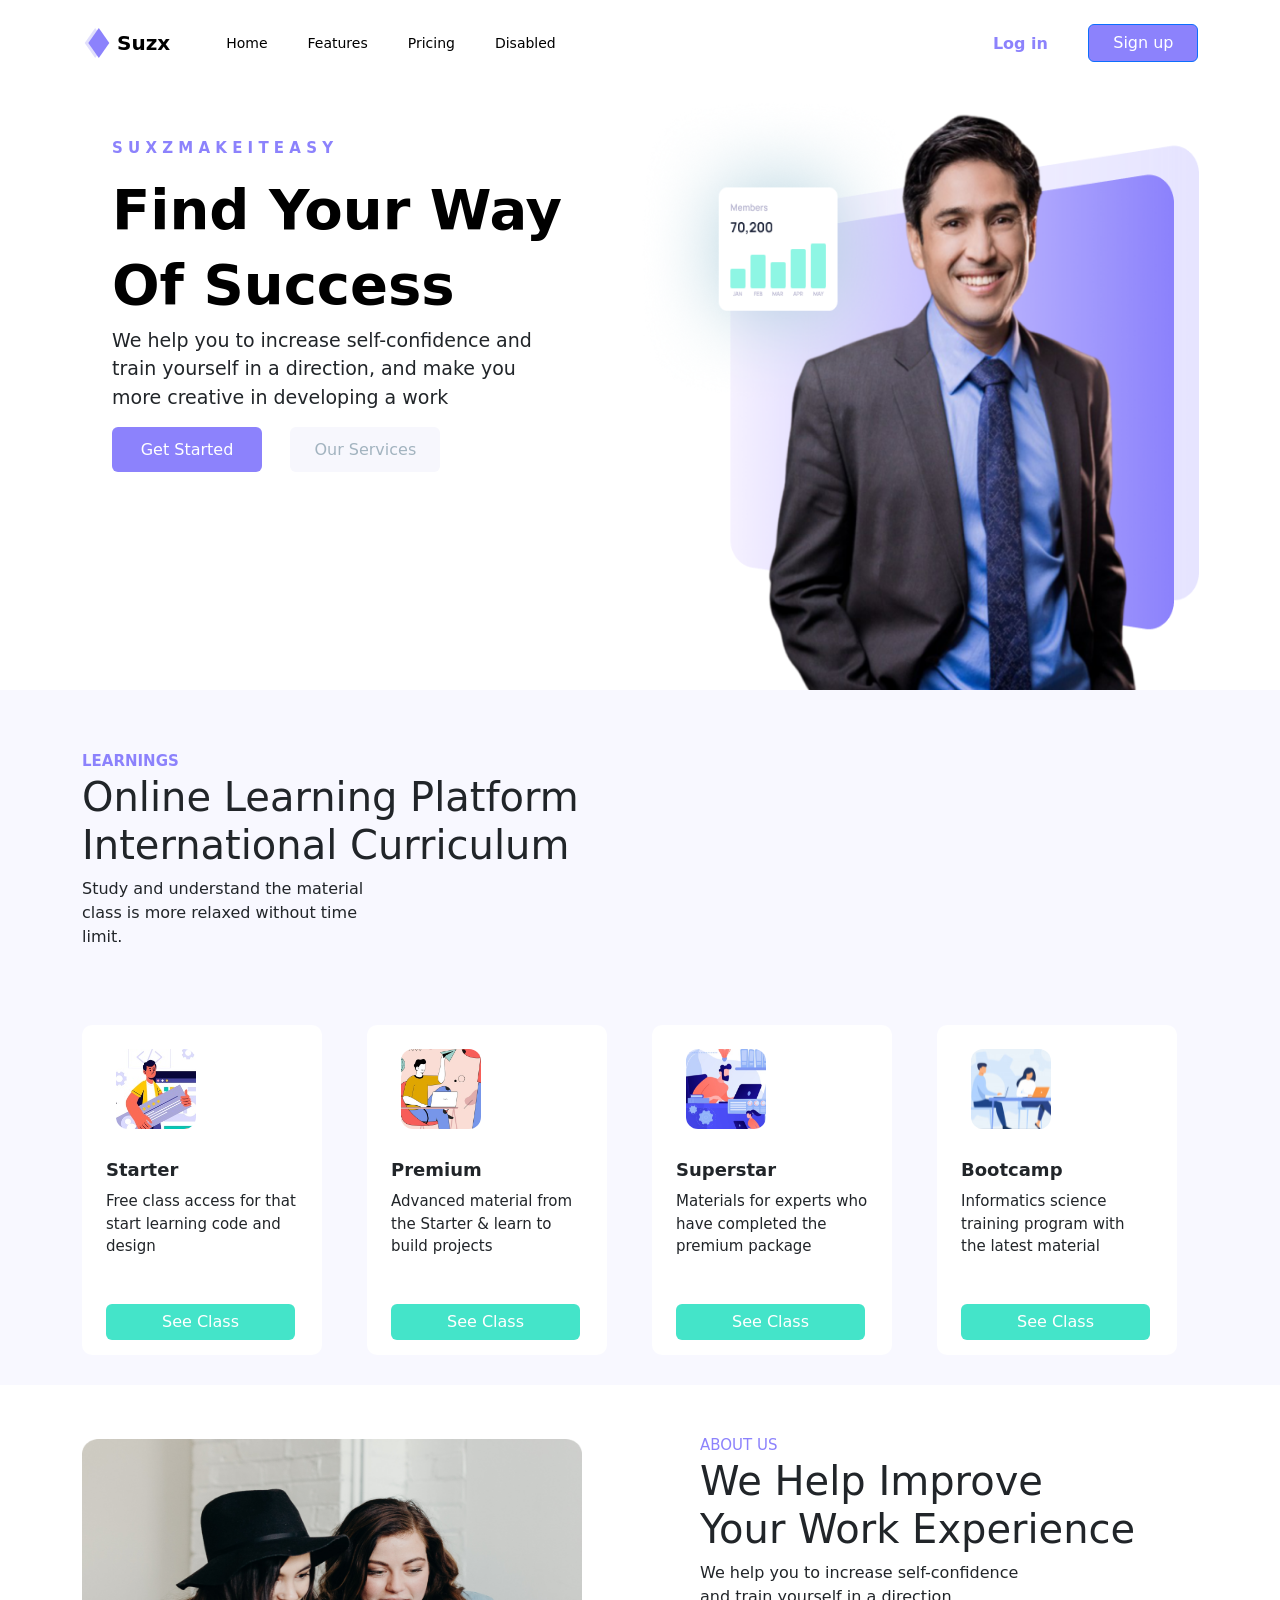
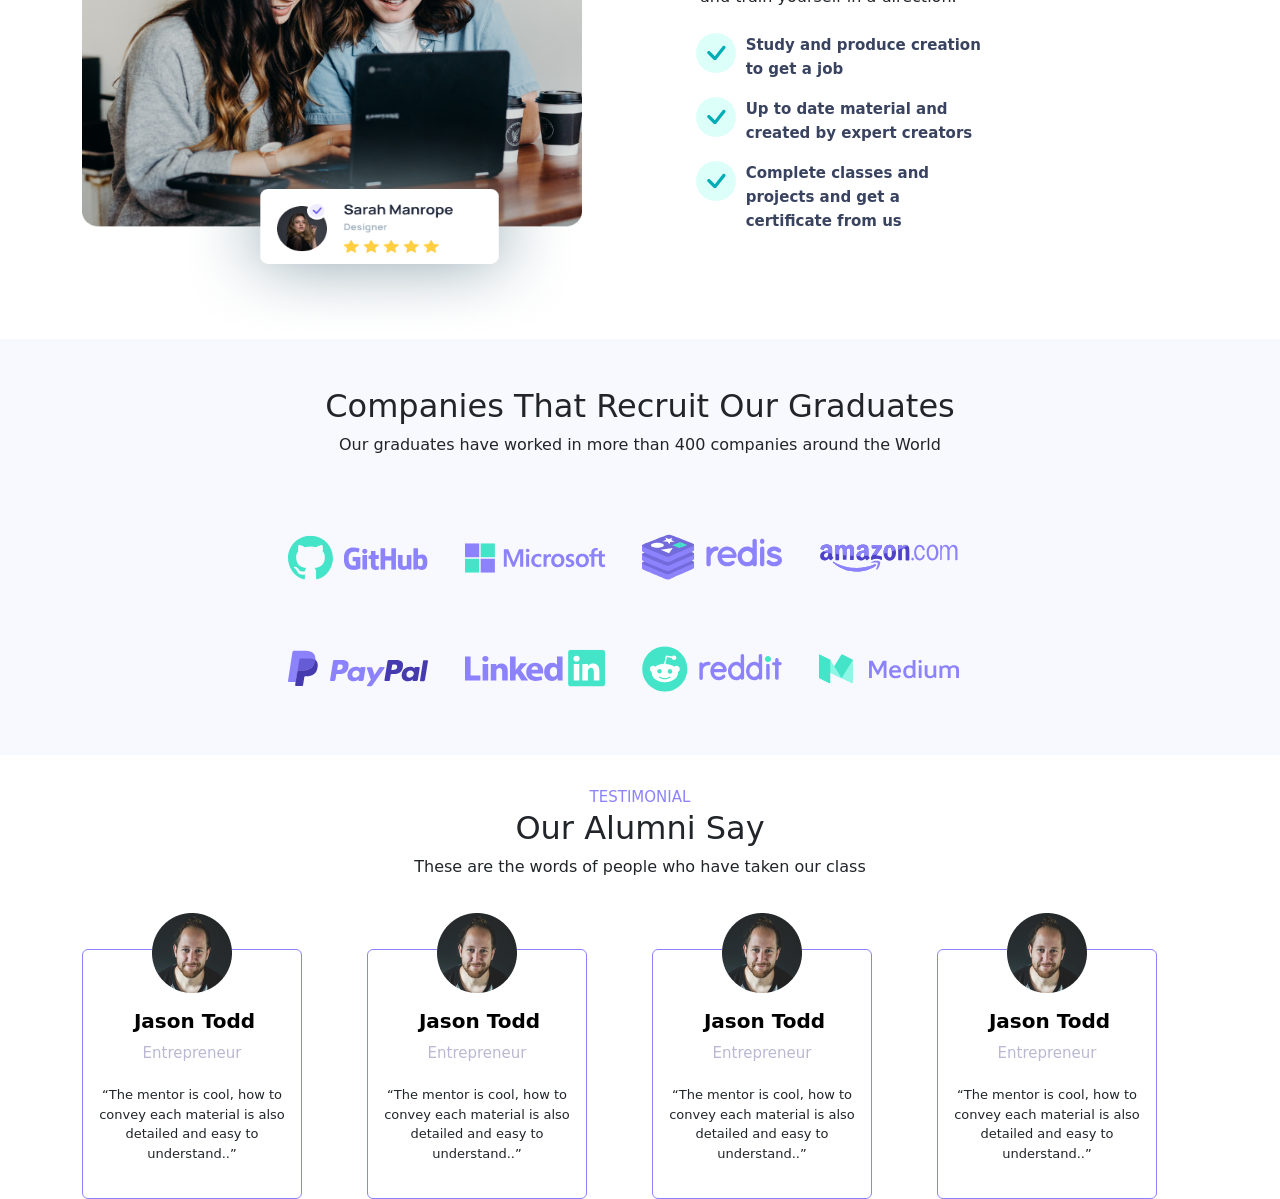
==== commit 33c528b6: "Add files via upload" ====
--- a/index.html
+++ b/index.html
@@ -235,13 +235,13 @@
 
     <section id="comp">
       <div class="container-fluid">
-        <div class="container ">
-          <div class="row ">
+        <div class="container">
+          <div class="row">
             <div class="col-12 mt-5">
               <h2 class="text-center">Companies That Recruit Our Graduates</h2>
               <p class="text-center">Our graduates have worked in more than 400 companies around the World</p>
             </div>
-            <div class="col-8 offset-1 p-auto  gambars">
+            <div class="col-8 offset-1 p-auto gambars">
               <svg class="me-3 ms-3" width="140" height="54" viewBox="0 0 170 54" fill="none" xmlns="http://www.w3.org/2000/svg">
                 <g clip-path="url(#clip0_109_579)">
                   <path
@@ -488,6 +488,73 @@
         </div>
       </div>
     </section>
+
+    <section id="alumni">
+      <div class="container-fluid">
+        <div class="container">
+          <div class="row ak">
+            <div class="col-12 text-center bungkus">
+              <span class="title-alumni">TESTIMONIAL</span>
+              <h2 class="title-1">Our Alumni Say</h2>
+              <p class="caption-alumni">These are the words of people who have taken our class</p>
+            </div>
+          </div>
+          <div class="row">
+            <div class="col-md-3">
+              <div class="card">
+                <img src="asset/Ellipse 3.jpg" alt="Gambar" class="card-img" />
+                <div class="card-content">
+                  <h4 class="title">Jason Todd</h4>
+                  <span class="caption-alum">Entrepreneur</span>
+                  <p class="caption">“The mentor is cool, how
+                    to convey each material
+                    is also detailed and easy
+                    to understand..”</p>
+                </div>
+              </div>
+            </div>
+            <div class="col-md-3">
+              <div class="card">
+                <img src="asset/Ellipse 3.jpg" alt="Gambar" class="card-img" />
+                <div class="card-content">
+                  <h4 class="title">Jason Todd</h4>
+                  <span class="caption-alum">Entrepreneur</span>
+                  <p class="caption">“The mentor is cool, how
+                    to convey each material
+                    is also detailed and easy
+                    to understand..”</p>
+                </div>
+              </div>
+            </div>
+            <div class="col-md-3">
+              <div class="card">
+                <img src="asset/Ellipse 3.jpg" alt="Gambar" class="card-img" />
+                <div class="card-content">
+                  <h4 class="title">Jason Todd</h4>
+                  <span class="caption-alum">Entrepreneur</span>
+                  <p class="caption">“The mentor is cool, how
+                    to convey each material
+                    is also detailed and easy
+                    to understand..”</p>
+                </div>
+              </div>
+            </div>
+            <div class="col-md-3">
+              <div class="card">
+                <img src="asset/Ellipse 3.jpg" alt="Gambar" class="card-img" />
+                <div class="card-content">
+                  <h4 class="title">Jason Todd</h4>
+                  <span class="caption-alum">Entrepreneur</span>
+                  <p class="caption">“The mentor is cool, how
+                    to convey each material
+                    is also detailed and easy
+                    to understand..”</p>
+                </div>
+              </div>
+            </div>
+        </div>
+      </div>
+    </section>
   </body>
   <script src="https://cdn.jsdelivr.net/npm/bootstrap@5.2.3/dist/js/bootstrap.bundle.min.js" integrity="sha384-kenU1KFdBIe4zVF0s0G1M5b4hcpxyD9F7jL+jjXkk+Q2h455rYXK/7HAuoJl+0I4" crossorigin="anonymous"></script>
 </html>
--- a/css/index.css
+++ b/css/index.css
@@ -47,7 +47,7 @@
   border-radius: 10px;
 }
 
-#main img{
+#main img {
   width: 564px;
   height: 596px;
 }
@@ -125,7 +125,6 @@
   box-shadow: 0 0 10px 0 rgba(0, 0, 0, 0.2);
   background: #8c82fc !important;
   color: #ffffff !important;
-
 }
 
 #platform .btn-4 {
@@ -136,7 +135,6 @@
   border-radius: 6px;
   border: #000000;
   margin-top: 30px;
-
 }
 
 #platform .title-card {
@@ -153,7 +151,7 @@
   margin-top: 10px;
 }
 
-#aboutus img{
+#aboutus img {
   width: 500px;
   height: 500px;
   margin-top: 30px;
@@ -168,7 +166,7 @@
   padding: auto;
 }
 
-#aboutus .caption-about{
+#aboutus .caption-about {
   font-family: "manrope" sans-serif;
   font-weight: 600;
   font-size: 15px;
@@ -179,10 +177,9 @@
 
 #comp {
   background: #f8f8ff;
-
-}
-
-#comp .gambars{
+}
+
+#comp .gambars {
   justify-content: center;
   margin-bottom: 60px;
   margin-right: 20px;
@@ -190,3 +187,74 @@
   align-items: center;
 }
 
+#alumni .title-alumni {
+  color: #8c82fc;
+  font-family: "manrope" sans-serif;
+  font-weight: 500;
+  font-size: 15px;
+}
+
+#alumni .ak {
+  margin-top: 30px;
+  margin-left: 30px;
+  margin-right: 30px;
+  margin-bottom: 30px;
+}
+
+#alumni .title-1 {
+  font-family: "manrope" sans-serif;
+}
+
+#alumni .caption-alumni {
+  font-family: "manrope" sans-serif;
+  font-weight: 400;
+  margin-bottom: 40px;
+}
+
+#alumni .card-img {
+  position: absolute;
+  top: -15%;
+  left: 0;
+  right: 0;
+  margin: auto;
+  height: 80px;
+  z-index: 2;
+  width: 80px;
+}
+
+#alumni .card {
+  align-items: center;
+  justify-content: center;
+  height: 250px;
+  width: 220px;
+  border: 1px solid #8C82FC;
+  position: relative;
+}
+
+#alumni .card-content {
+  text-align: center;
+}
+
+#alumni .caption-alum {
+  color: #bab8d2;
+  font-family: "Poppins" sans-serif;
+  font-size: 15px;
+  font-weight: 400;
+  line-height: 23px;
+  letter-spacing: 0em;
+  text-align: left;
+}
+
+#alumni .caption {
+  font-family: 'manrope' sans-serif;
+  font-size: 13px;
+  font-weight: 400;
+  margin-top: 20px;
+}
+
+#alumni .title {
+  font-family: 'manrope' sans-serif;
+  font-size: 20px;
+  font-weight: 600;
+  margin-top: 40px;
+}
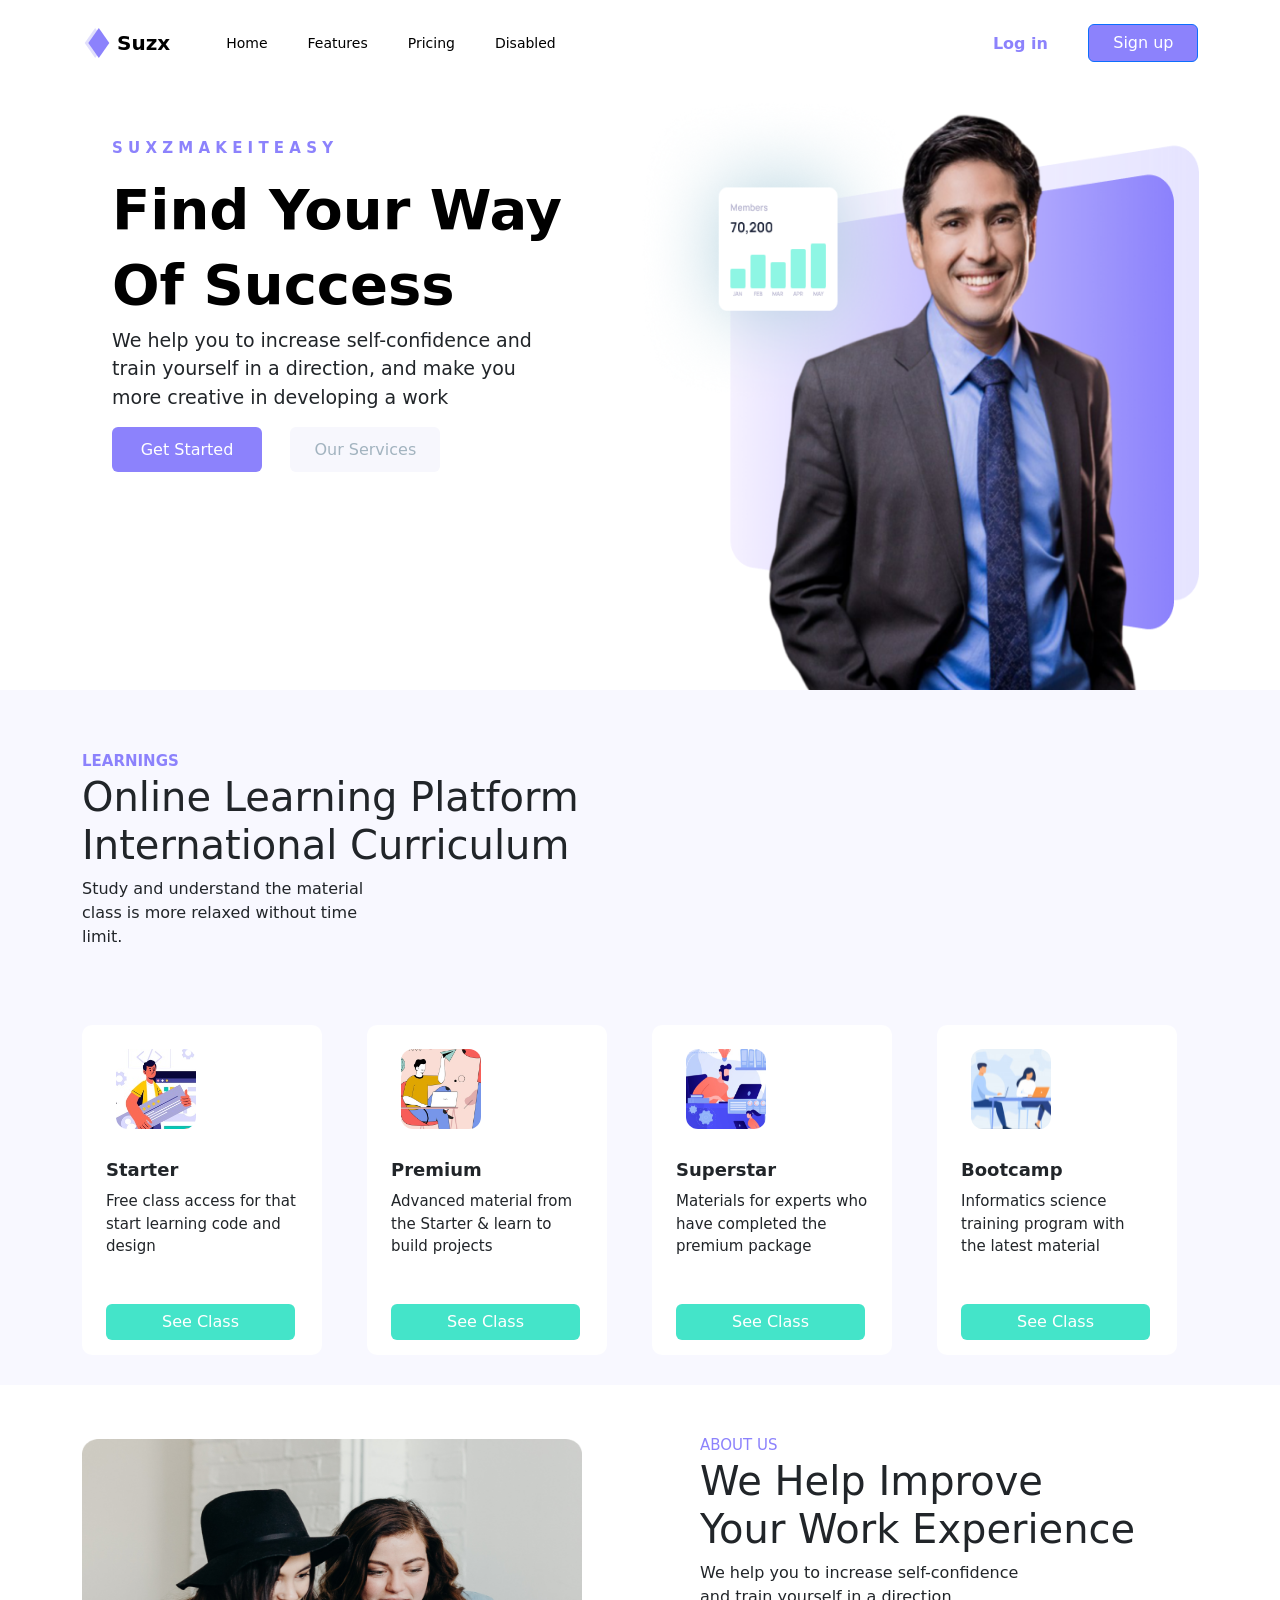
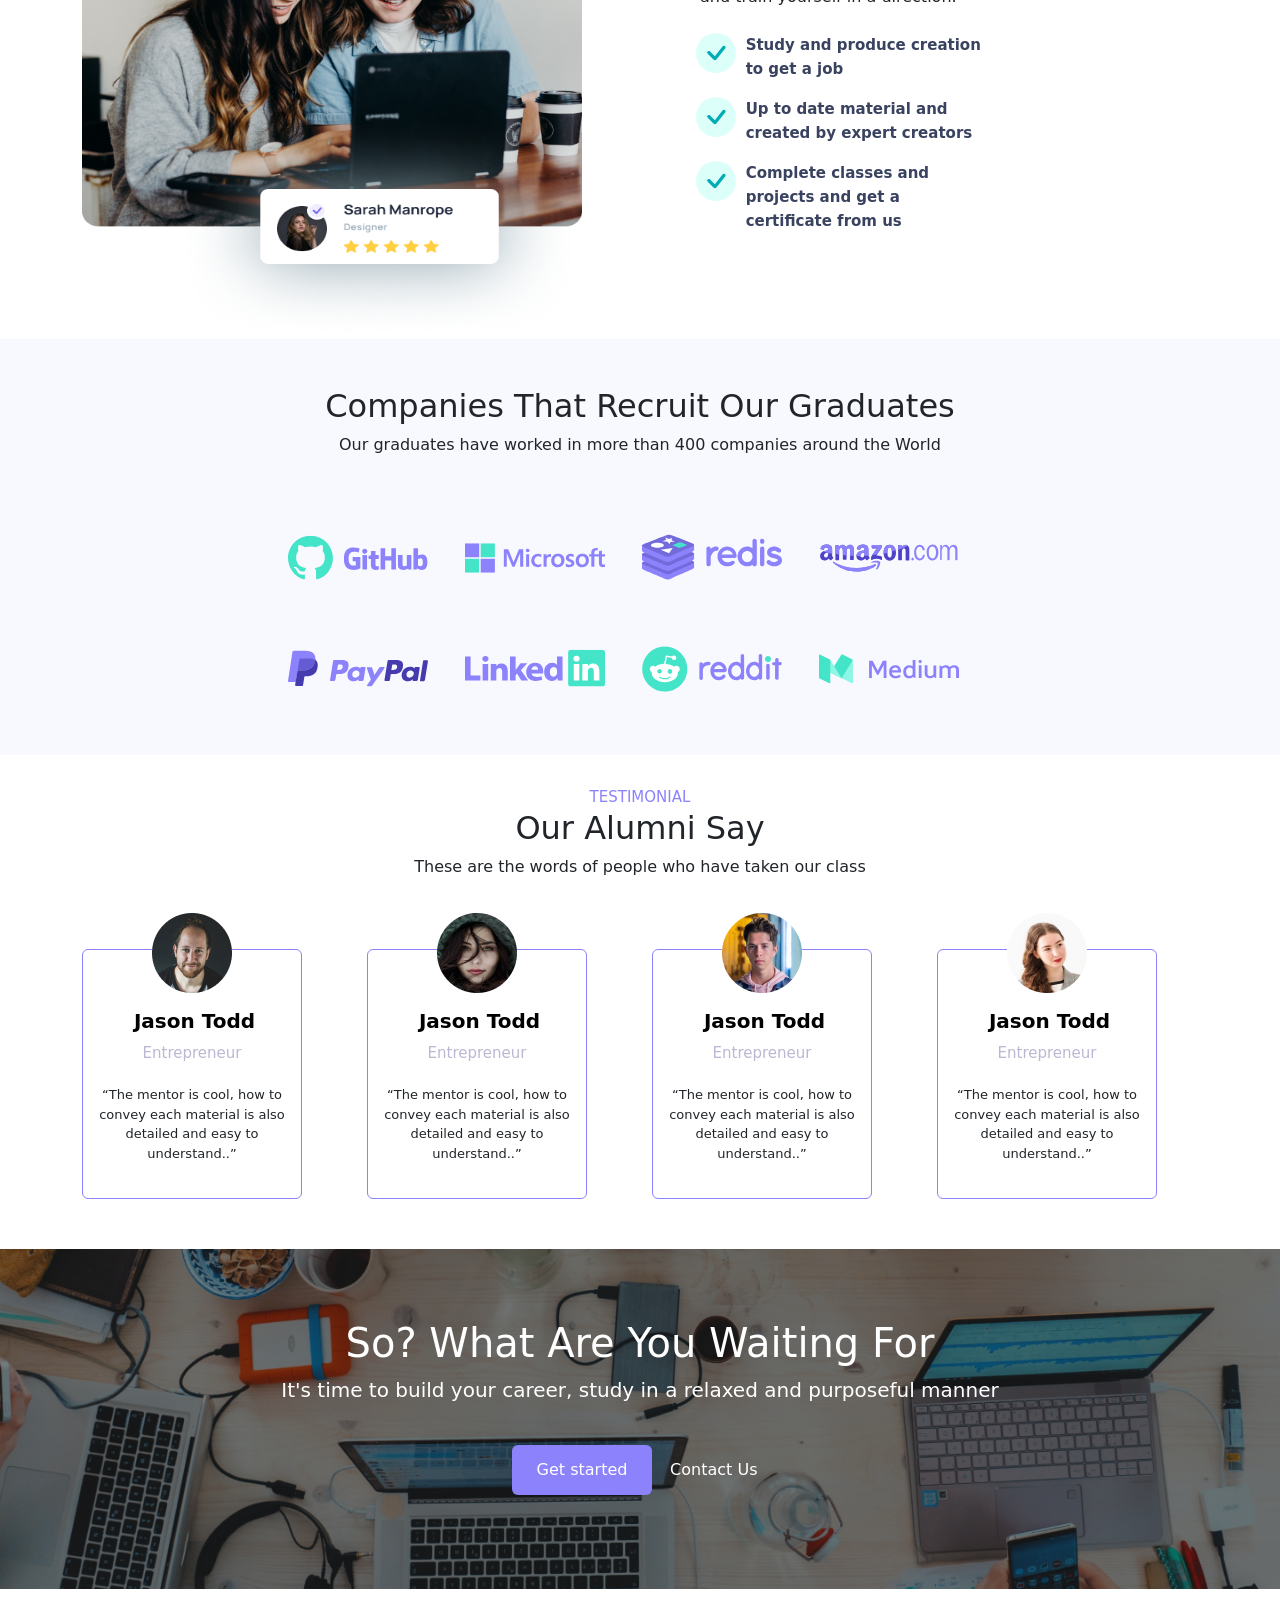
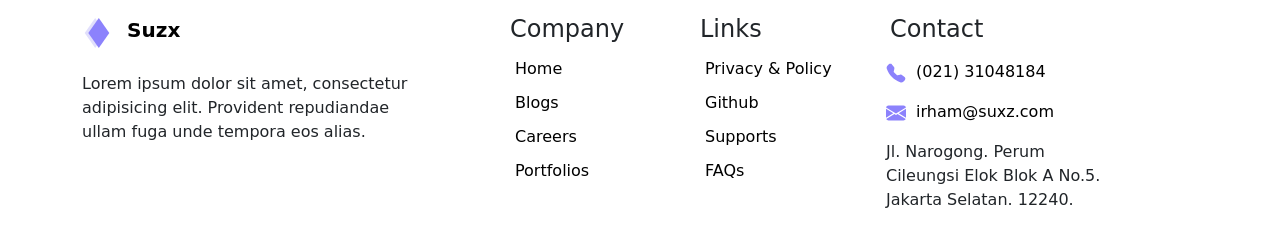
==== commit e4a38072: "Add files via upload" ====
--- a/index.html
+++ b/index.html
@@ -12,7 +12,7 @@
   </head>
   <body>
     <!-- Navbar -->
-    <nav class="navbar navbar-expand-lg bg-light mt-3 bg-transparent">
+    <nav class="navbar navbar-expand-lg mt-3 bg-transparent">
       <div class="container">
         <svg width="30" height="30" viewBox="0 0 41 50" fill="none" xmlns="http://www.w3.org/2000/svg">
           <path d="M35 25L17.5 50L0 25L17.5 0" fill="#E1DFFC" />
@@ -515,7 +515,7 @@
             </div>
             <div class="col-md-3">
               <div class="card">
-                <img src="asset/Ellipse 3.jpg" alt="Gambar" class="card-img" />
+                <img src="asset/Ellipse 4.png" alt="Gambar" class="card-img" />
                 <div class="card-content">
                   <h4 class="title">Jason Todd</h4>
                   <span class="caption-alum">Entrepreneur</span>
@@ -528,7 +528,7 @@
             </div>
             <div class="col-md-3">
               <div class="card">
-                <img src="asset/Ellipse 3.jpg" alt="Gambar" class="card-img" />
+                <img src="asset/Ellipse 5.jpg" alt="Gambar" class="card-img" />
                 <div class="card-content">
                   <h4 class="title">Jason Todd</h4>
                   <span class="caption-alum">Entrepreneur</span>
@@ -541,7 +541,7 @@
             </div>
             <div class="col-md-3">
               <div class="card">
-                <img src="asset/Ellipse 3.jpg" alt="Gambar" class="card-img" />
+                <img src="asset/Ellipse 6.jpg" alt="Gambar" class="card-img" />
                 <div class="card-content">
                   <h4 class="title">Jason Todd</h4>
                   <span class="caption-alum">Entrepreneur</span>
@@ -555,6 +555,95 @@
         </div>
       </div>
     </section>
+
+    <section id="semi">
+    
+      <div class="layer-1 position-absolute">
+        <img class="background position-absolute" src="asset/Rectangle 8.jpg" alt="">
+        <img src="asset/Rectangle 24.svg" alt="" class="cover position-relative">
+      </div>
+      <div class="layer-2 ">
+        <div class="container-fluid">
+          <div class="row">
+            <div class="col-12 justify-content-center">
+              
+              <h1 class="title-semi text-center">So? What Are You Waiting For</h1>
+              <p class="caption-semi">It's time to build your career, study in a relaxed and purposeful manner</p>
+            
+            </div>
+            <div class="col-10 mt-4 position-relative">
+              <button class="btn started ">Get started</button>
+              <button class="btn contact">Contact Us</button>
+            </div>
+          </div>
+        </div>
+      </div>
+        
+    </section>
+
+    <section id="footer">
+      <footer>
+          <div class="container ">
+            <div class="row">
+              <div class="col-4 offset-0">
+                <svg width="30" height="30" viewBox="0 0 41 50" fill="none" xmlns="http://www.w3.org/2000/svg">
+                  <path d="M35 25L17.5 50L0 25L17.5 0" fill="#E1DFFC" />
+                  <path d="M41 25L23.5 50L6 25L23.5 0" fill="#8C82FC" />
+                </svg>
+                <a class="title" href="#">Suzx</a>
+                <p class="mt-4" >Lorem ipsum dolor sit amet, consectetur adipisicing elit. Provident repudiandae ullam fuga unde tempora eos alias.</p>
+              </div>
+              <div class="ms-5 col-2">
+                <h4>Company</h4>
+                <a  class="d-flex" href="">Home</a>
+                <a class="d-flex" href="">Blogs</a>
+                <a class="d-flex" href="">Careers</a>
+                <a  class="d-flex"href="">Portfolios</a>
+              </div>
+              <div class="col-2">
+                <h4>Links</h4>
+                <a class="d-flex" href="">Privacy & Policy</a>
+                <a class="d-flex" href="">Github</a>
+                <a class="d-flex" href="">Supports</a>
+                <a class="d-flex" href="">FAQs</a>
+              </div>
+              <div class="col-3 ">
+                <h4>Contact</h4>
+                <div class="row">
+                  <div class="col-8 p-2">
+                    <svg width="20" height="20" viewBox="0 0 30 30" fill="none" xmlns="http://www.w3.org/2000/svg">
+                      <g clip-path="url(#clip0_109_695)">
+                      <path fill-rule="evenodd" clip-rule="evenodd" d="M4.25066 1.83754C4.55816 1.53001 4.92754 1.29137 5.33429 1.13747C5.74105 0.983564 6.17588 0.91791 6.60994 0.944861C7.044 0.971813 7.46736 1.09075 7.85195 1.29379C8.23654 1.49683 8.57357 1.77933 8.84066 2.12254L11.9925 6.17629C12.5719 6.91879 12.7763 7.88817 12.5475 8.80129L11.5857 12.6507C11.5356 12.8504 11.5382 13.0597 11.5931 13.2582C11.6479 13.4566 11.7533 13.6375 11.8988 13.7832L16.2188 18.1013C16.3645 18.2468 16.5453 18.3521 16.7438 18.407C16.9423 18.4619 17.1515 18.4644 17.3513 18.4144L21.1988 17.4525C21.6501 17.3398 22.1211 17.3312 22.5762 17.4274C23.0313 17.5235 23.4585 17.7219 23.8257 18.0075L27.8794 21.1594C29.3363 22.2919 29.4713 24.4463 28.1663 25.7494L26.3475 27.5682C25.0482 28.8675 23.1038 29.4394 21.2907 28.8019C16.6527 27.1694 12.4417 24.5138 8.97004 21.0319C5.48749 17.5604 2.83118 13.3495 1.19816 8.71129C0.560659 6.89817 1.13253 4.95379 2.43191 3.65254L4.25066 1.83567V1.83754Z" fill="#8C82FC"/>
+                      </g>
+                      <defs>
+                      <clipPath id="clip0_109_695">
+                      <rect width="30" height="30" fill="white"/>
+                      </clipPath>
+                      </defs>
+                      </svg>
+                    <a href="">(021) 31048184</a>
+                  </div>
+                  <div class="col-8 p-2">
+                    <svg width="20" height="20" viewBox="0 0 30 30" fill="none" xmlns="http://www.w3.org/2000/svg">
+                      <path fill-rule="evenodd" clip-rule="evenodd" d="M0.09375 6.66563C0.282784 5.83733 0.747479 5.09777 1.41173 4.56808C2.07598 4.03838 2.90041 3.74994 3.75 3.75H26.25C27.0996 3.74994 27.924 4.03838 28.5883 4.56808C29.2525 5.09777 29.7172 5.83733 29.9062 6.66563L15 15.7762L0.09375 6.66563ZM0 8.80688V22.1269L10.8806 15.4556L0 8.80688ZM12.6769 16.5562L0.358125 24.1069C0.662487 24.7487 1.14286 25.2908 1.74334 25.6702C2.34382 26.0496 3.0397 26.2507 3.75 26.25H26.25C26.9602 26.2502 27.6558 26.0486 28.2559 25.6689C28.8561 25.2892 29.336 24.7468 29.64 24.105L17.3212 16.5544L15 17.9738L12.6769 16.5544V16.5562ZM19.1194 15.4575L30 22.1269V8.80688L19.1194 15.4556V15.4575Z" fill="#8C82FC"/>
+                      </svg>
+                    <a href="">irham@suxz.com</a>  
+                  </div>
+                  <div class="col-10 p-2">
+                    <p>Jl. Narogong. Perum
+                      Cileungsi Elok Blok
+                      A No.5. Jakarta
+                      Selatan. 12240.</p>
+                  </div>
+                </div>
+
+              </div>
+            </div>
+          </div>
+      </footer>
+    </section>
+
+
   </body>
   <script src="https://cdn.jsdelivr.net/npm/bootstrap@5.2.3/dist/js/bootstrap.bundle.min.js" integrity="sha384-kenU1KFdBIe4zVF0s0G1M5b4hcpxyD9F7jL+jjXkk+Q2h455rYXK/7HAuoJl+0I4" crossorigin="anonymous"></script>
 </html>
--- a/css/index.css
+++ b/css/index.css
@@ -10,10 +10,18 @@
 .list-nav {
   font-size: 14px;
   font-family: "manrope" sans-serif;
-  color: #394360;
-  font-weight: 400;
-}
-
+
+  font-weight: 400;
+}
+
+nav .active:hover {
+  /* give animation */
+  font-size: 14px;
+  font-family: "manrope" sans-serif;
+  font-weight: 600;
+  color: #8c82fc;
+  
+}
 .title {
   margin-left: 5px;
   font-size: 20px;
@@ -30,6 +38,8 @@
 .navbar-nav {
   text-align: space-between;
 }
+
+
 
 .login {
   text-decoration: none;
@@ -229,6 +239,7 @@
   width: 220px;
   border: 1px solid #8C82FC;
   position: relative;
+  margin-bottom: 50px;
 }
 
 #alumni .card-content {
@@ -257,4 +268,87 @@
   font-size: 20px;
   font-weight: 600;
   margin-top: 40px;
+}
+
+#semi {
+  width: 100%;
+}
+
+#semi .background{
+  width: 100%;
+  position: relative  ;
+  z-index: -2;
+}
+
+#semi .cover{
+  width: 100%;
+  position: relative;
+  opacity: 0.9;
+    filter: alpha(opacity=40);
+    z-index: -1;
+}
+
+#semi .title-semi {
+  font-family: "manrope" sans-serif;
+  font-weight: 500;
+  font-size: 40px;
+  margin-top: 60px;
+  padding: auto;
+  color: #ffffff;
+  margin-top: 70px;
+
+}
+
+#semi .caption-semi {
+  justify-content: center;
+  text-align: center;
+  font-family: "manrope" sans-serif;
+  color: #fff;
+  font-weight: 400;
+  font-size: 20px;
+}
+
+#semi .started{
+  width: 140px;
+  height: 50px;
+  align-items: center;
+  justify-content: center;
+  background: #8C82FC;
+  color: #ffffff;
+  border-radius: 6px;
+  border: #000000;
+  margin-left: 500px;
+}
+
+#semi .contact{
+  color: #fff;
+  font-family: "manrope" sans-serif;
+}
+
+#footer {
+  width: 100%;
+  
+}
+
+#footer .container{
+  margin-top: 120px;
+  position: relative;
+}
+
+#footer .title {
+  margin-left: 5px;
+  font-size: 20px;
+  font-family: "manrope " sans serif;
+  text-decoration: none;
+  font-weight: bold;
+  color: #000000;
+  margin-top: 200px
+}
+
+#footer a{
+  font-family: 'manrope' sans-serif;
+  font-size: 16px;
+  text-decoration: none;
+  color: #000000;
+  padding: 5px;
 }
